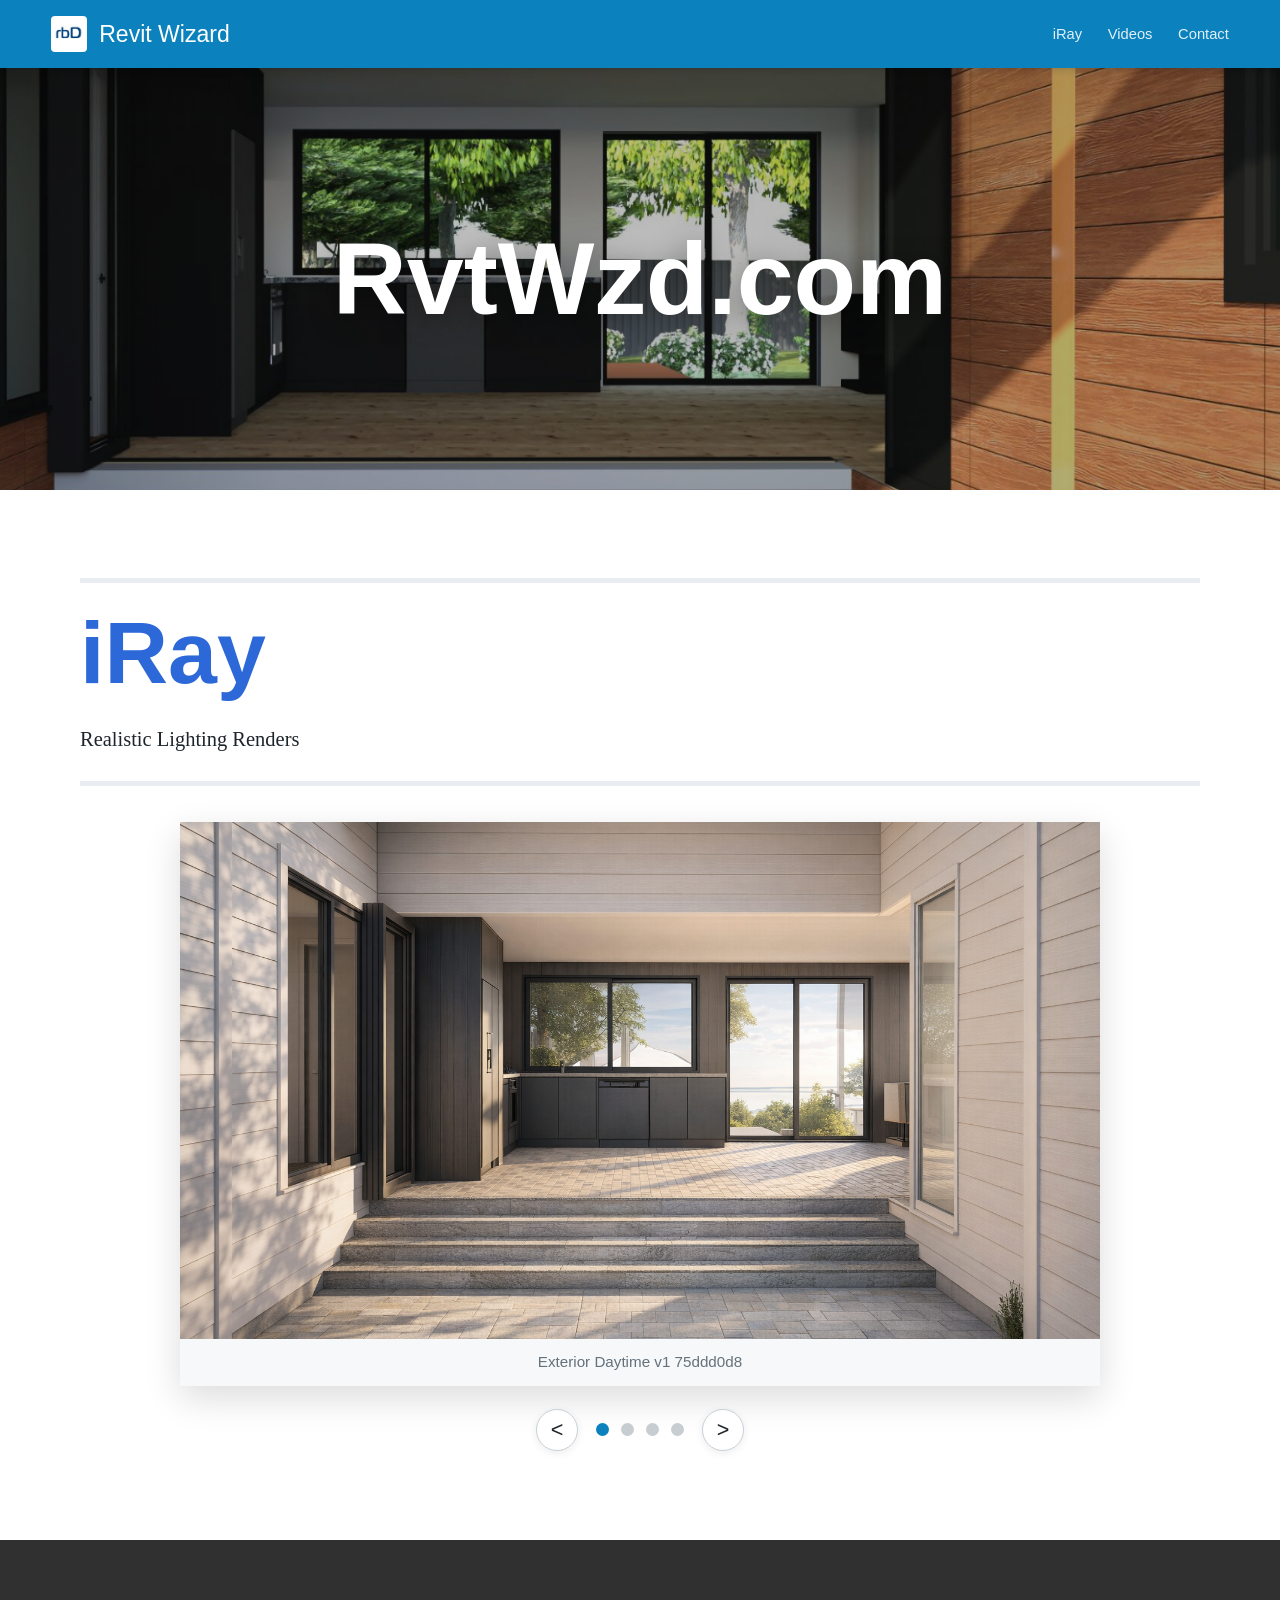
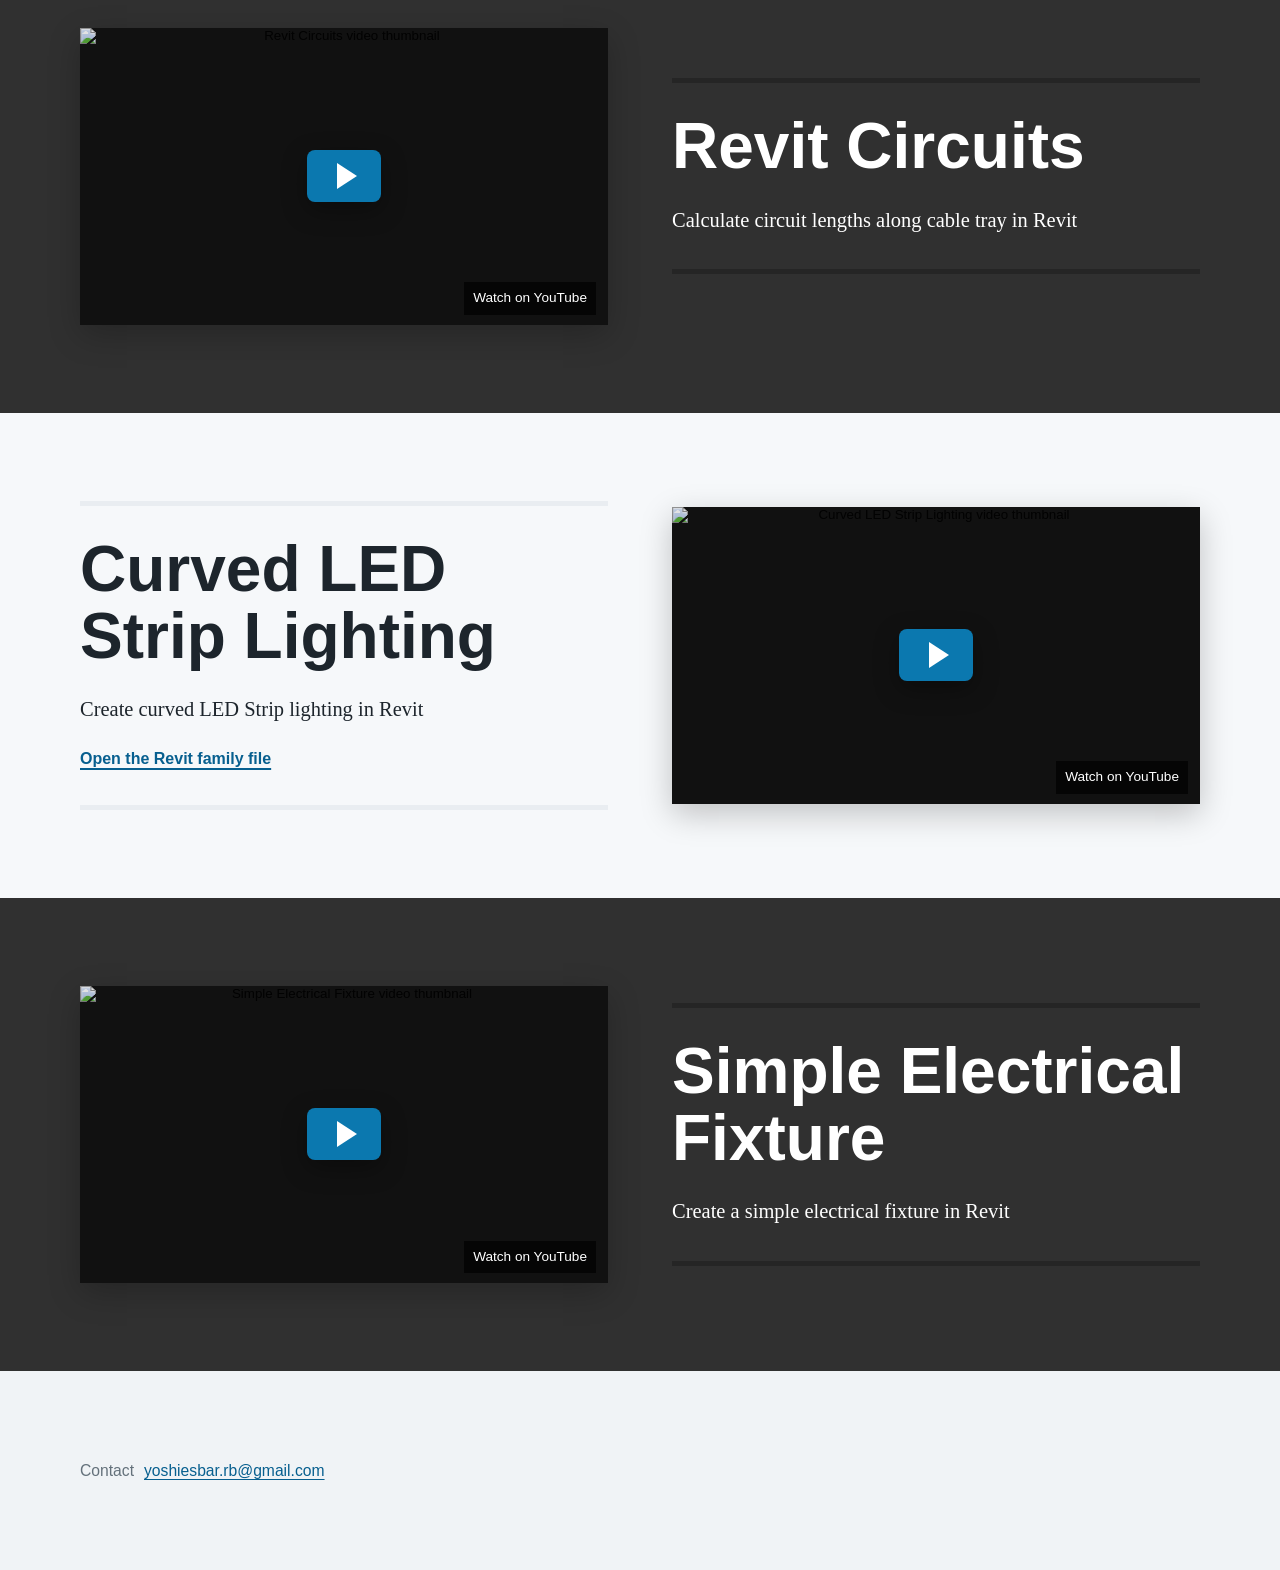
==== index.html @ a7b4bae5 "Initial Revit Wizard static site" ====
<!doctype html>
<html lang="en">
<head>
  <meta charset="utf-8">
  <meta name="viewport" content="width=device-width, initial-scale=1">
  <meta name="description" content="Revit Wizard tools, tutorials, and realistic lighting renders for Revit.">
  <meta name="theme-color" content="#0b82bd">
  <meta property="og:title" content="Revit Wizard">
  <meta property="og:description" content="Revit tools, tutorials, and realistic lighting renders.">
  <meta property="og:type" content="website">
  <meta property="og:url" content="https://www.rvtwzd.com/">
  <meta property="og:image" content="https://www.rvtwzd.com/assets/hero.png">
  <meta name="twitter:card" content="summary_large_image">
  <title>Revit Wizard</title>
  <link rel="icon" href="assets/rbD.JPG">
  <link rel="preload" href="assets/hero.png" as="image">
  <link rel="stylesheet" href="styles.css">
</head>
<body>
  <a class="skip-link" href="#main">Skip to content</a>
  <header class="site-header">
    <a class="brand" href="#top" aria-label="Revit Wizard home">
      <img src="assets/rbD.JPG" alt="" width="36" height="36">
      <span>Revit Wizard</span>
    </a>
    <nav class="site-nav" aria-label="Primary navigation">
      <a href="#iray">iRay</a>
      <a href="#videos">Videos</a>
      <a href="#contact">Contact</a>
    </nav>
  </header>

  <main id="main">
    <section class="hero" id="top" aria-labelledby="hero-title">
      <div class="hero__image" role="img" aria-label="Realistic Revit render of a modern wood-clad entry"></div>
      <div class="hero__shade"></div>
      <div class="hero__content">
        <h1 id="hero-title">RvtWzd.com</h1>
      </div>
    </section>

    <section class="section section--light" id="iray" aria-labelledby="iray-title">
      <div class="section__inner">
        <div class="section-heading">
          <h2 id="iray-title">iRay</h2>
          <p>Realistic Lighting Renders</p>
        </div>

        <div class="render-viewer" data-carousel>
          <figure class="render-viewer__stage">
            <img src="assets/Carousel/irender-01.png" alt="Realistic Revit lighting render of a modern home entry" loading="lazy" data-carousel-image>
            <figcaption data-carousel-caption>Modern exterior entry render</figcaption>
          </figure>
          <div class="render-viewer__navigation" aria-label="Render gallery controls">
            <button class="render-viewer__arrow" type="button" aria-label="Show previous render" data-carousel-prev>&lt;</button>
            <div class="render-viewer__controls" data-carousel-dots></div>
            <button class="render-viewer__arrow" type="button" aria-label="Show next render" data-carousel-next>&gt;</button>
          </div>
        </div>
      </div>
    </section>

    <div id="videos" data-videos></div>
  </main>

  <footer class="site-footer" id="contact">
    <div class="site-footer__inner">
      <span>Contact</span>
      <a href="mailto:yoshiesbar.rb@gmail.com">yoshiesbar.rb@gmail.com</a>
    </div>
  </footer>

  <script src="script.js"></script>
</body>
</html>
---- styles.css ----
:root {
  --blue: #0b82bd;
  --blue-deep: #075f8f;
  --ink: #1d252c;
  --muted: #64717b;
  --line: #e9edf1;
  --paper: #ffffff;
  --dark: #303030;
  --dark-line: #252525;
  --max-width: 1120px;
}

* {
  box-sizing: border-box;
}

html {
  scroll-behavior: smooth;
}

body {
  margin: 0;
  background: var(--paper);
  color: var(--ink);
  font-family: Arial, Helvetica, sans-serif;
  line-height: 1.5;
}

.skip-link {
  position: fixed;
  top: 12px;
  left: 12px;
  z-index: 100;
  transform: translateY(-180%);
  padding: 10px 14px;
  background: #fff;
  color: var(--blue-deep);
  font-weight: 700;
  text-decoration: none;
  box-shadow: 0 4px 16px rgba(0, 0, 0, 0.18);
}

.skip-link:focus {
  transform: translateY(0);
}

img,
iframe {
  display: block;
  max-width: 100%;
}

a {
  color: inherit;
}

.site-header {
  position: sticky;
  top: 0;
  z-index: 20;
  display: flex;
  align-items: center;
  justify-content: space-between;
  gap: 24px;
  min-height: 68px;
  padding: 14px clamp(20px, 4vw, 56px);
  background: var(--blue);
  color: #fff;
  box-shadow: 0 1px 8px rgba(0, 0, 0, 0.18);
}

.brand {
  display: inline-flex;
  align-items: center;
  gap: 12px;
  flex: 0 0 auto;
  text-decoration: none;
  font-size: clamp(1.25rem, 1.8vw, 1.75rem);
  font-weight: 400;
}

.brand img {
  width: 36px;
  height: 36px;
  border-radius: 4px;
  object-fit: cover;
}

.site-nav {
  display: flex;
  align-items: center;
  justify-content: flex-end;
  gap: clamp(12px, 2vw, 28px);
  font-size: 0.92rem;
}

.site-nav a {
  text-decoration: none;
  opacity: 0.88;
}

.site-nav a:hover,
.site-nav a:focus-visible {
  opacity: 1;
  text-decoration: underline;
  text-underline-offset: 5px;
}

.hero {
  position: relative;
  min-height: clamp(280px, 33vw, 430px);
  overflow: hidden;
  isolation: isolate;
}

.hero__image,
.hero__shade {
  position: absolute;
  inset: 0;
}

.hero__image {
  background: url("assets/hero.png") center / cover no-repeat;
  transform: scale(1.01);
}

.hero__shade {
  background: linear-gradient(90deg, rgba(0, 0, 0, 0.2), rgba(0, 0, 0, 0.08) 22%, rgba(0, 0, 0, 0.18));
}

.hero__content {
  position: relative;
  z-index: 1;
  display: grid;
  place-items: center;
  min-height: inherit;
  padding: 48px 24px;
  text-align: center;
}

.hero h1 {
  margin: 0;
  color: #fff;
  font-size: clamp(3rem, 8vw, 6.75rem);
  font-weight: 800;
  letter-spacing: 0;
  text-shadow: 0 5px 28px rgba(0, 0, 0, 0.42);
}

.section,
.feature,
.site-footer {
  padding: clamp(48px, 7vw, 88px) clamp(18px, 4vw, 56px);
}

.section__inner,
.feature__inner,
.site-footer__inner {
  width: min(100%, var(--max-width));
  margin: 0 auto;
}

.section-heading {
  margin-bottom: 36px;
  border-top: 5px solid var(--line);
  border-bottom: 5px solid var(--line);
  padding: 24px 0 26px;
}

.section-heading h2,
.feature__copy h2 {
  margin: 0;
  letter-spacing: 0;
  line-height: 1.05;
}

.section-heading h2 {
  color: #2d68d8;
  font-size: clamp(3rem, 7vw, 5.5rem);
  font-weight: 800;
}

.section-heading p,
.feature__copy p {
  margin: 24px 0 0;
  font-family: Georgia, 'Times New Roman', serif;
  font-size: clamp(1.1rem, 1.6vw, 1.35rem);
}

.render-viewer {
  display: grid;
  gap: 22px;
  justify-items: center;
}

.render-viewer__stage {
  width: min(100%, 920px);
  margin: 0;
  background: #f6f8fa;
  box-shadow: 0 12px 34px rgba(0, 0, 0, 0.14);
}

.render-viewer__stage img {
  width: 100%;
  aspect-ratio: 16 / 9;
  object-fit: cover;
}

.render-viewer__stage figcaption {
  padding: 12px 16px;
  color: var(--muted);
  font-size: 0.95rem;
  text-align: center;
}

.render-viewer__navigation,
.render-viewer__controls {
  display: flex;
  align-items: center;
  justify-content: center;
}

.render-viewer__navigation {
  gap: 18px;
  min-height: 44px;
}

.render-viewer__controls {
  gap: 12px;
  min-height: 20px;
}

.render-viewer__arrow {
  display: grid;
  place-items: center;
  width: 42px;
  height: 42px;
  border: 1px solid #c8d1d9;
  border-radius: 50%;
  background: #fff;
  color: var(--ink);
  font-size: 1.35rem;
  line-height: 1;
  cursor: pointer;
  box-shadow: 0 2px 8px rgba(0, 0, 0, 0.08);
}

.render-viewer__arrow:hover,
.render-viewer__arrow:focus-visible {
  border-color: var(--blue);
  color: var(--blue-deep);
}

.render-viewer__dot {
  width: 13px;
  height: 13px;
  border: 0;
  border-radius: 50%;
  background: #c8cdd2;
  cursor: pointer;
}

.render-viewer__dot:focus-visible {
  outline: 3px solid rgba(11, 130, 189, 0.3);
  outline-offset: 3px;
}

.render-viewer__dot[aria-current="true"] {
  background: var(--blue);
}

.feature--dark {
  background: var(--dark);
  color: #fff;
}

.feature--light {
  background: #f6f8fa;
  color: var(--ink);
}

.feature__inner {
  display: grid;
  grid-template-columns: minmax(280px, 1fr) minmax(280px, 1fr);
  align-items: center;
  gap: clamp(32px, 5vw, 72px);
}

.feature__inner--reverse .video-frame {
  order: 2;
}

.feature__copy {
  border-top: 5px solid currentColor;
  border-bottom: 5px solid currentColor;
  padding: 30px 0 34px;
}

.feature--dark .feature__copy {
  border-color: var(--dark-line);
}

.feature--light .feature__copy {
  border-color: var(--line);
}

.feature__copy h2 {
  font-size: clamp(2.5rem, 5vw, 4.7rem);
  font-weight: 800;
}

.feature__copy p {
  color: inherit;
}

.video-frame {
  position: relative;
  width: 100%;
  aspect-ratio: 16 / 9;
  background: #111;
  box-shadow: 0 10px 30px rgba(0, 0, 0, 0.22);
  overflow: hidden;
}

.video-frame iframe {
  width: 100%;
  height: 100%;
  border: 0;
}

.video-embed__poster {
  position: absolute;
  inset: 0;
  width: 100%;
  height: 100%;
  border: 0;
  padding: 0;
  background: #111;
  cursor: pointer;
}

.video-embed__poster img {
  width: 100%;
  height: 100%;
  object-fit: cover;
  opacity: 0.88;
  transition: transform 180ms ease, opacity 180ms ease;
}

.video-embed__poster:hover img,
.video-embed__poster:focus-visible img {
  transform: scale(1.03);
  opacity: 1;
}

.video-embed__poster:focus-visible {
  outline: 4px solid rgba(11, 130, 189, 0.45);
  outline-offset: -4px;
}

.video-embed__play {
  position: absolute;
  top: 50%;
  left: 50%;
  display: grid;
  place-items: center;
  width: 74px;
  height: 52px;
  border-radius: 8px;
  background: rgba(11, 130, 189, 0.92);
  transform: translate(-50%, -50%);
  box-shadow: 0 8px 24px rgba(0, 0, 0, 0.34);
}

.video-embed__play::before {
  content: "";
  width: 0;
  height: 0;
  margin-left: 5px;
  border-top: 13px solid transparent;
  border-bottom: 13px solid transparent;
  border-left: 20px solid #fff;
}

.video-embed__fallback {
  position: absolute;
  right: 12px;
  bottom: 10px;
  z-index: 2;
  padding: 6px 9px;
  background: rgba(0, 0, 0, 0.72);
  color: #fff;
  font-size: 0.85rem;
  text-decoration: none;
}

.video-embed__fallback:hover,
.video-embed__fallback:focus-visible {
  text-decoration: underline;
  text-underline-offset: 3px;
}

.text-link {
  display: inline-block;
  margin-top: 22px;
  color: var(--blue-deep);
  font-weight: 700;
  text-decoration-thickness: 2px;
  text-underline-offset: 4px;
}

.site-footer {
  background: #f0f3f6;
  color: var(--muted);
}

.site-footer__inner {
  display: flex;
  flex-wrap: wrap;
  gap: 10px;
  font-size: 0.98rem;
}

.site-footer a {
  color: var(--blue-deep);
  text-decoration-thickness: 1px;
  text-underline-offset: 3px;
}

@media (max-width: 820px) {
  .site-header {
    position: static;
    align-items: flex-start;
    flex-direction: column;
  }

  .site-nav {
    flex-wrap: wrap;
    justify-content: flex-start;
  }

  .feature__inner {
    grid-template-columns: 1fr;
  }

  .feature__inner--reverse .video-frame {
    order: 0;
  }
}

@media (max-width: 540px) {
  .site-nav {
    gap: 10px 16px;
  }

  .brand img {
    width: 32px;
    height: 32px;
  }

  .hero {
    min-height: 260px;
  }

  .section,
  .feature,
  .site-footer {
    padding-inline: 18px;
  }

  .render-viewer__navigation {
    gap: 10px;
  }

  .render-viewer__controls {
    gap: 8px;
  }

  .render-viewer__arrow {
    width: 38px;
    height: 38px;
  }
}
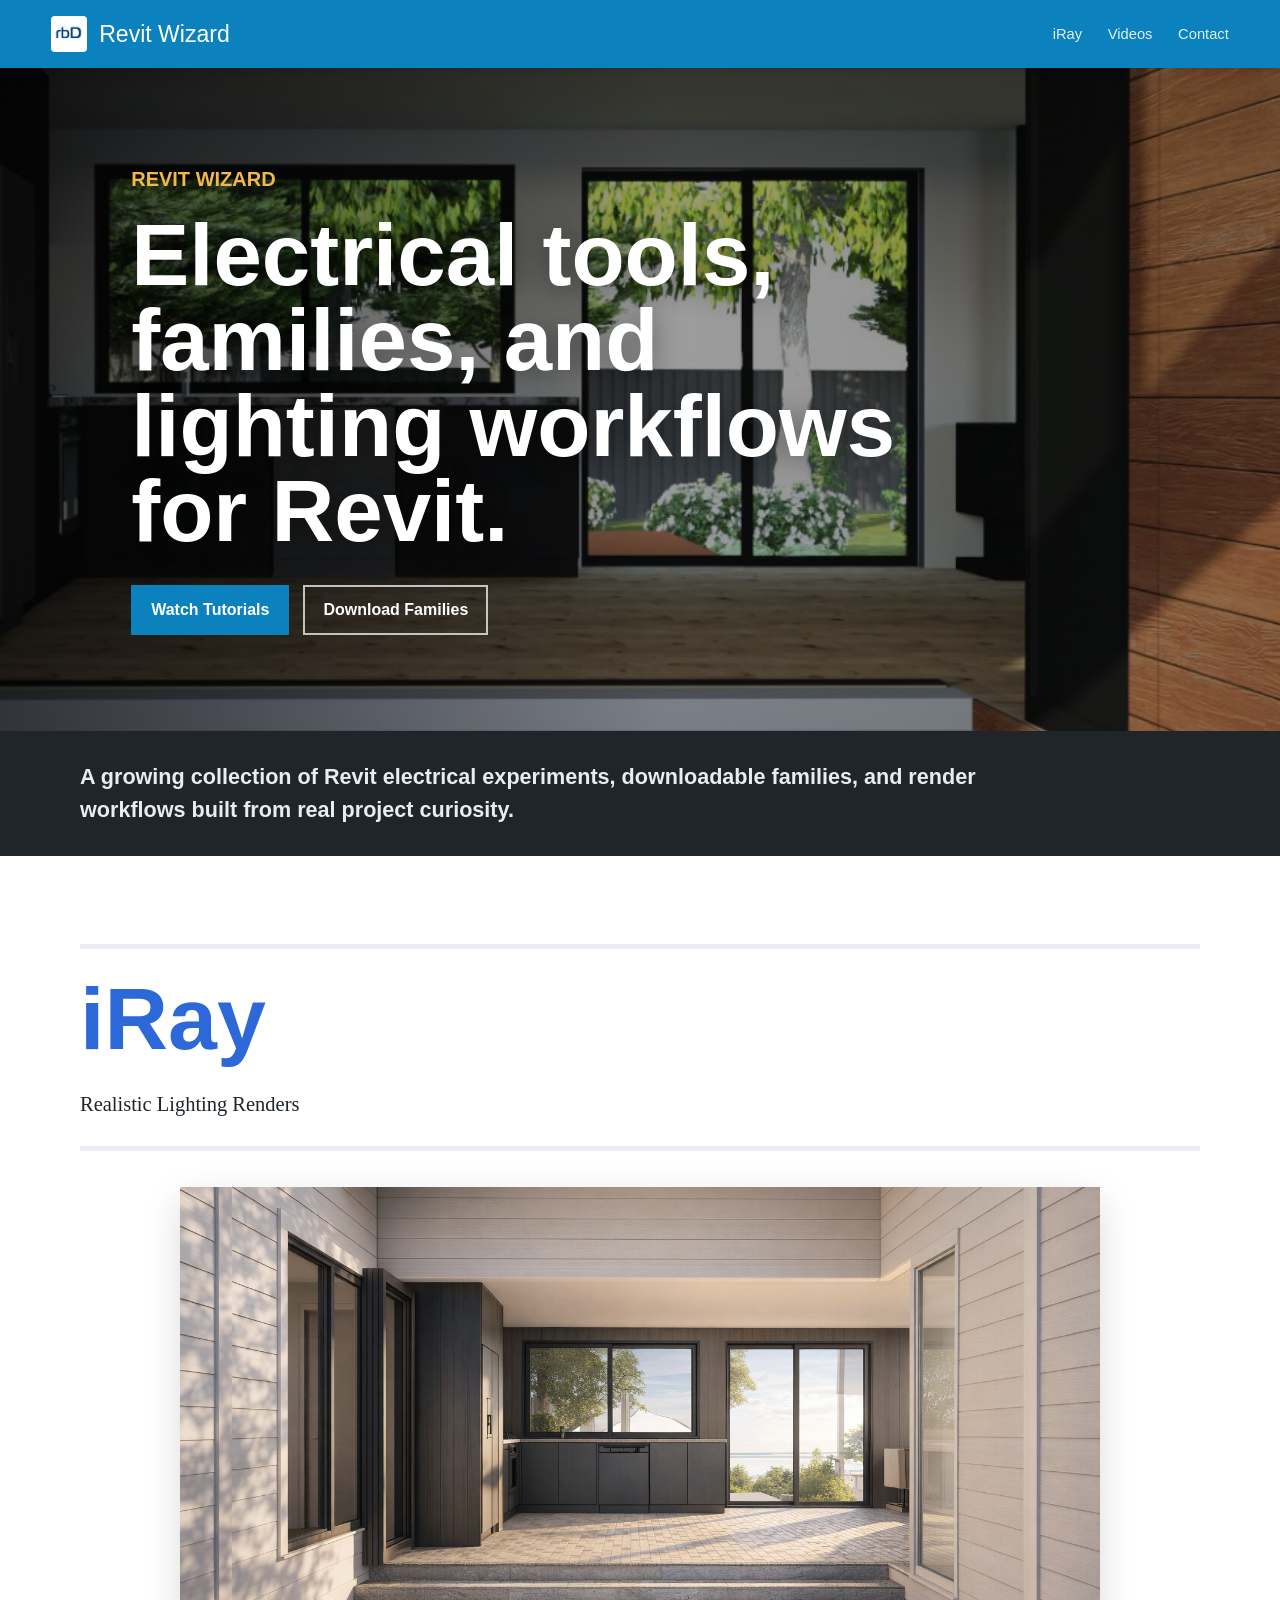
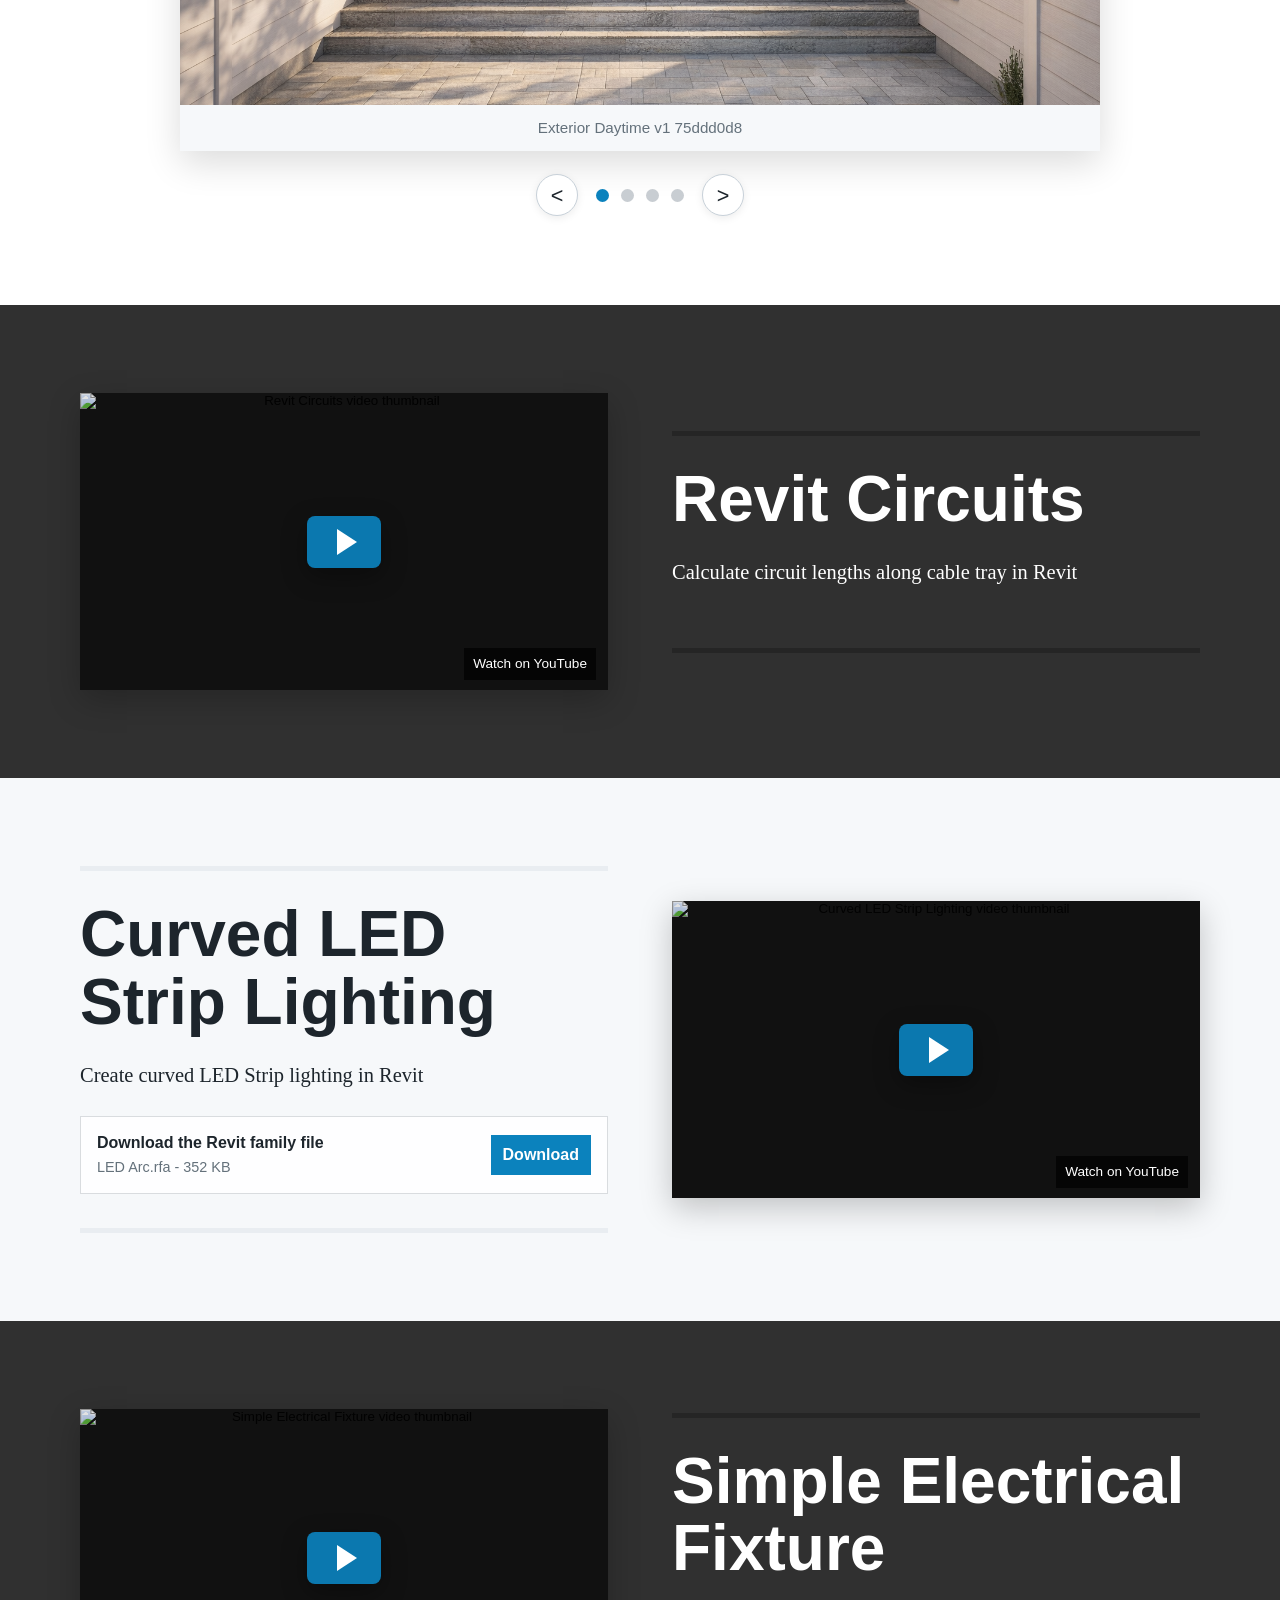
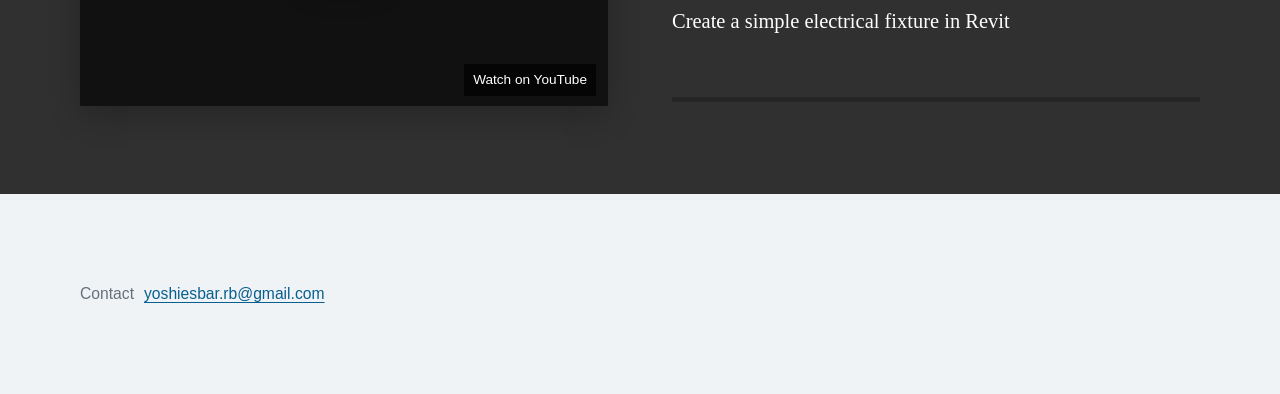
==== commit 071a38bb: "Polish single-page resource experience" ====
--- a/index.html
+++ b/index.html
@@ -35,7 +35,18 @@
       <div class="hero__image" role="img" aria-label="Realistic Revit render of a modern wood-clad entry"></div>
       <div class="hero__shade"></div>
       <div class="hero__content">
-        <h1 id="hero-title">RvtWzd.com</h1>
+        <p class="hero__eyebrow">Revit Wizard</p>
+        <h1 id="hero-title">Electrical tools, families, and lighting workflows for Revit.</h1>
+        <div class="hero__actions" aria-label="Featured site sections">
+          <a class="button button--primary" href="#videos">Watch Tutorials</a>
+          <a class="button button--secondary" href="#videos">Download Families</a>
+        </div>
+      </div>
+    </section>
+
+    <section class="intro" aria-label="About Revit Wizard">
+      <div class="intro__inner">
+        <p>A growing collection of Revit electrical experiments, downloadable families, and render workflows built from real project curiosity.</p>
       </div>
     </section>
 
@@ -48,8 +59,8 @@
 
         <div class="render-viewer" data-carousel>
           <figure class="render-viewer__stage">
-            <img src="assets/Carousel/irender-01.png" alt="Realistic Revit lighting render of a modern home entry" loading="lazy" data-carousel-image>
-            <figcaption data-carousel-caption>Modern exterior entry render</figcaption>
+            <img src="assets/Carousel/Exterior_Daytime_v1_75ddd0d8.png" alt="Realistic Revit render: Exterior Daytime v1 75ddd0d8" loading="lazy" data-carousel-image>
+            <figcaption data-carousel-caption>Exterior Daytime v1 75ddd0d8</figcaption>
           </figure>
           <div class="render-viewer__navigation" aria-label="Render gallery controls">
             <button class="render-viewer__arrow" type="button" aria-label="Show previous render" data-carousel-prev>&lt;</button>
--- a/styles.css
+++ b/styles.css
@@ -7,6 +7,7 @@
   --paper: #ffffff;
   --dark: #303030;
   --dark-line: #252525;
+  --accent: #f1b84b;
   --max-width: 1120px;
 }
 
@@ -108,7 +109,7 @@
 
 .hero {
   position: relative;
-  min-height: clamp(280px, 33vw, 430px);
+  min-height: clamp(420px, 52vw, 620px);
   overflow: hidden;
   isolation: isolate;
 }
@@ -125,26 +126,92 @@
 }
 
 .hero__shade {
-  background: linear-gradient(90deg, rgba(0, 0, 0, 0.2), rgba(0, 0, 0, 0.08) 22%, rgba(0, 0, 0, 0.18));
+  background: linear-gradient(90deg, rgba(0, 0, 0, 0.66), rgba(0, 0, 0, 0.26) 52%, rgba(0, 0, 0, 0.34));
 }
 
 .hero__content {
   position: relative;
   z-index: 1;
-  display: grid;
-  place-items: center;
+  display: flex;
+  flex-direction: column;
+  align-items: flex-start;
+  justify-content: center;
+  width: min(100%, var(--max-width));
   min-height: inherit;
-  padding: 48px 24px;
-  text-align: center;
+  margin: 0 auto;
+  padding: clamp(56px, 8vw, 96px) clamp(20px, 4vw, 56px);
+  text-align: left;
 }
 
 .hero h1 {
+  max-width: 840px;
   margin: 0;
   color: #fff;
-  font-size: clamp(3rem, 8vw, 6.75rem);
+  font-size: clamp(2.9rem, 6.8vw, 6.4rem);
   font-weight: 800;
+  line-height: 0.98;
   letter-spacing: 0;
   text-shadow: 0 5px 28px rgba(0, 0, 0, 0.42);
+}
+
+.hero__eyebrow {
+  margin: 0 0 18px;
+  color: var(--accent);
+  font-size: clamp(1rem, 1.6vw, 1.25rem);
+  font-weight: 800;
+  text-transform: uppercase;
+}
+
+.hero__actions {
+  display: flex;
+  flex-wrap: wrap;
+  gap: 14px;
+  margin-top: 32px;
+}
+
+.button {
+  display: inline-flex;
+  align-items: center;
+  justify-content: center;
+  min-height: 44px;
+  padding: 11px 18px;
+  border: 2px solid transparent;
+  font-weight: 800;
+  text-decoration: none;
+}
+
+.button--primary {
+  background: var(--blue);
+  color: #fff;
+}
+
+.button--secondary {
+  border-color: rgba(255, 255, 255, 0.72);
+  color: #fff;
+}
+
+.button:hover,
+.button:focus-visible {
+  transform: translateY(-1px);
+}
+
+.intro {
+  padding: 30px clamp(18px, 4vw, 56px);
+  background: #1f2529;
+  color: #fff;
+}
+
+.intro__inner {
+  width: min(100%, var(--max-width));
+  margin: 0 auto;
+}
+
+.intro p {
+  max-width: 900px;
+  margin: 0;
+  color: #e9edf1;
+  font-size: clamp(1.05rem, 1.8vw, 1.35rem);
+  font-weight: 700;
 }
 
 .section,
@@ -313,6 +380,67 @@
   color: inherit;
 }
 
+.feature__actions {
+  display: grid;
+  gap: 14px;
+  margin-top: 26px;
+}
+
+.resource-download {
+  display: grid;
+  grid-template-columns: 1fr auto;
+  gap: 14px;
+  align-items: center;
+  padding: 14px 16px;
+  border: 1px solid rgba(100, 113, 123, 0.24);
+  background: rgba(255, 255, 255, 0.92);
+  color: var(--ink);
+}
+
+.feature--dark .resource-download {
+  border-color: rgba(255, 255, 255, 0.16);
+  background: rgba(255, 255, 255, 0.08);
+  color: #fff;
+}
+
+.resource-download__label,
+.resource-download__meta {
+  display: block;
+}
+
+.resource-download__label {
+  font-weight: 800;
+}
+
+.resource-download__meta {
+  margin-top: 2px;
+  color: var(--muted);
+  font-size: 0.9rem;
+}
+
+.feature--dark .resource-download__meta {
+  color: #cbd3da;
+}
+
+.resource-download__button {
+  padding: 8px 12px;
+  background: var(--blue);
+  color: #fff;
+  font-weight: 800;
+  text-decoration: none;
+  white-space: nowrap;
+}
+
+.feature--dark .resource-download__button {
+  background: var(--accent);
+  color: #1d252c;
+}
+
+.resource-download__button:hover,
+.resource-download__button:focus-visible {
+  filter: brightness(1.05);
+}
+
 .video-frame {
   position: relative;
   width: 100%;
@@ -462,6 +590,15 @@
     min-height: 260px;
   }
 
+  .hero__content {
+    align-items: center;
+    text-align: center;
+  }
+
+  .hero__actions {
+    justify-content: center;
+  }
+
   .section,
   .feature,
   .site-footer {
@@ -480,4 +617,8 @@
     width: 38px;
     height: 38px;
   }
+
+  .resource-download {
+    grid-template-columns: 1fr;
+  }
 }
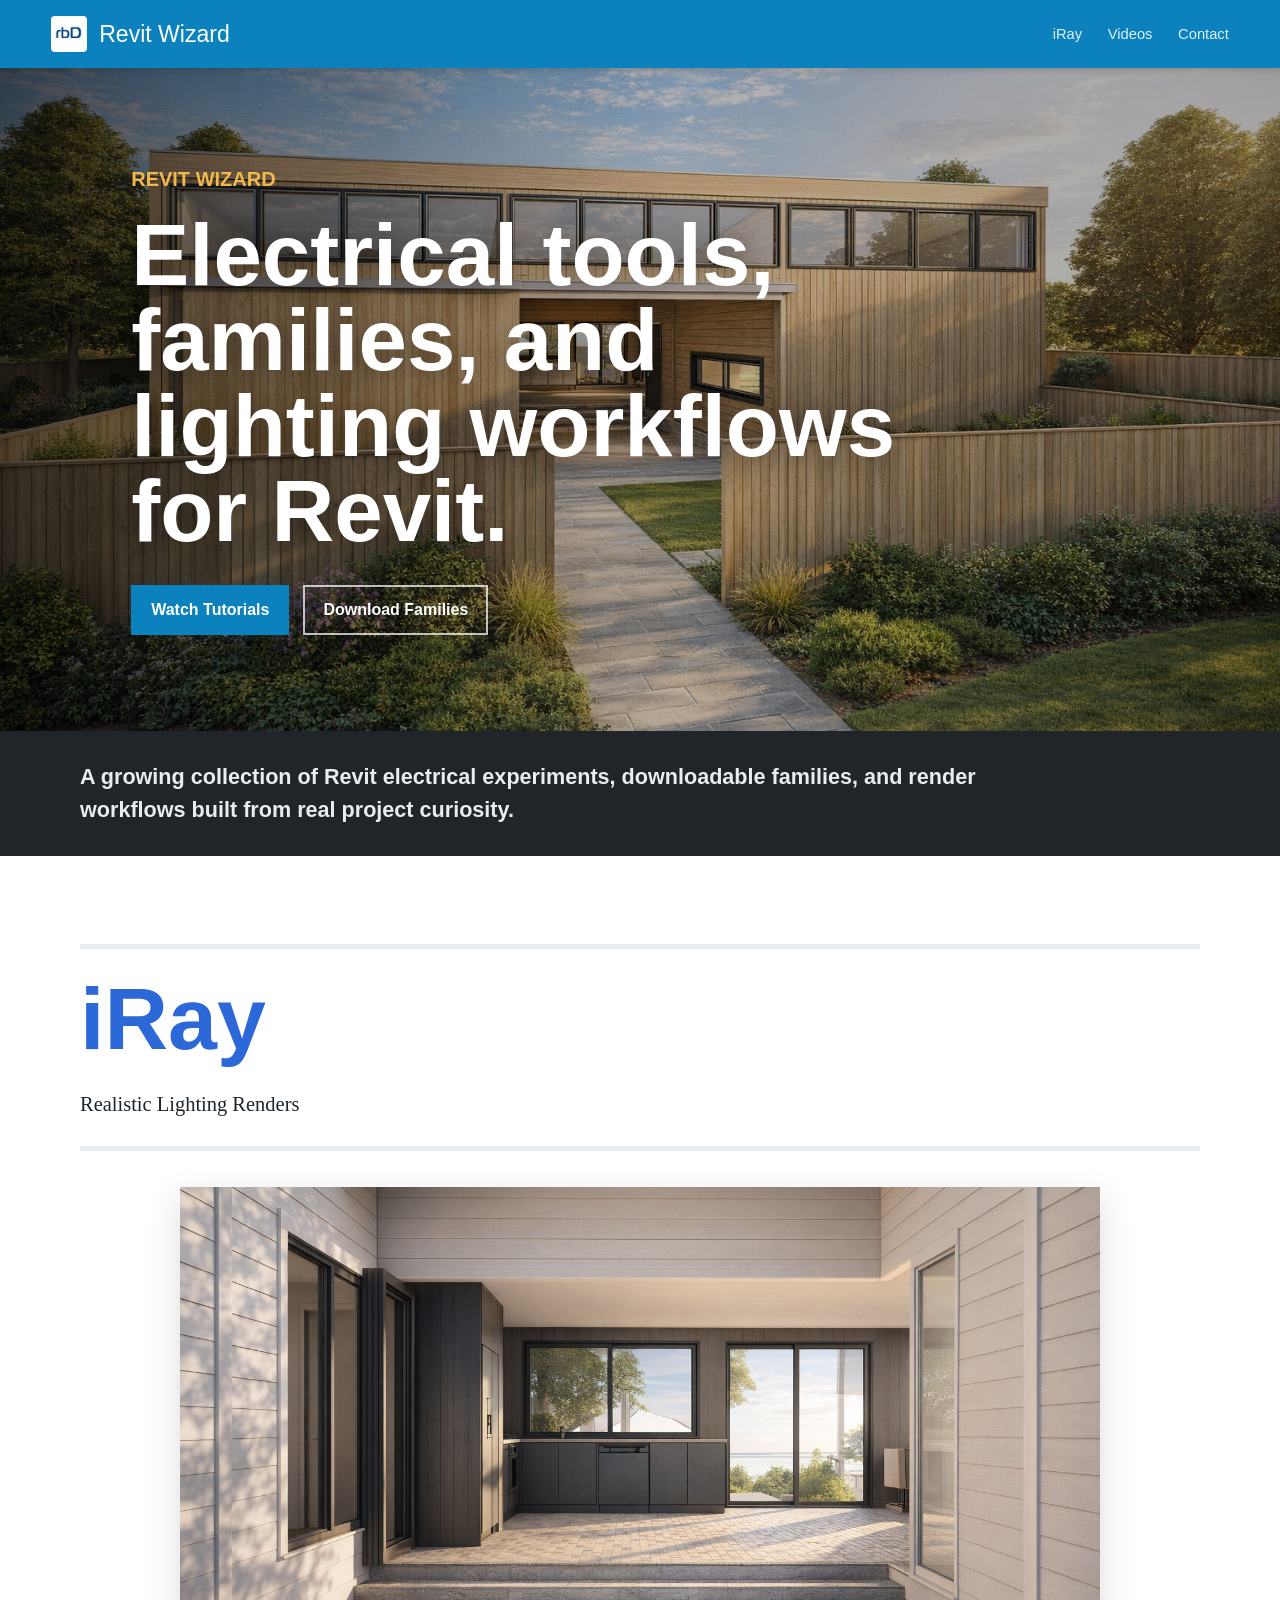
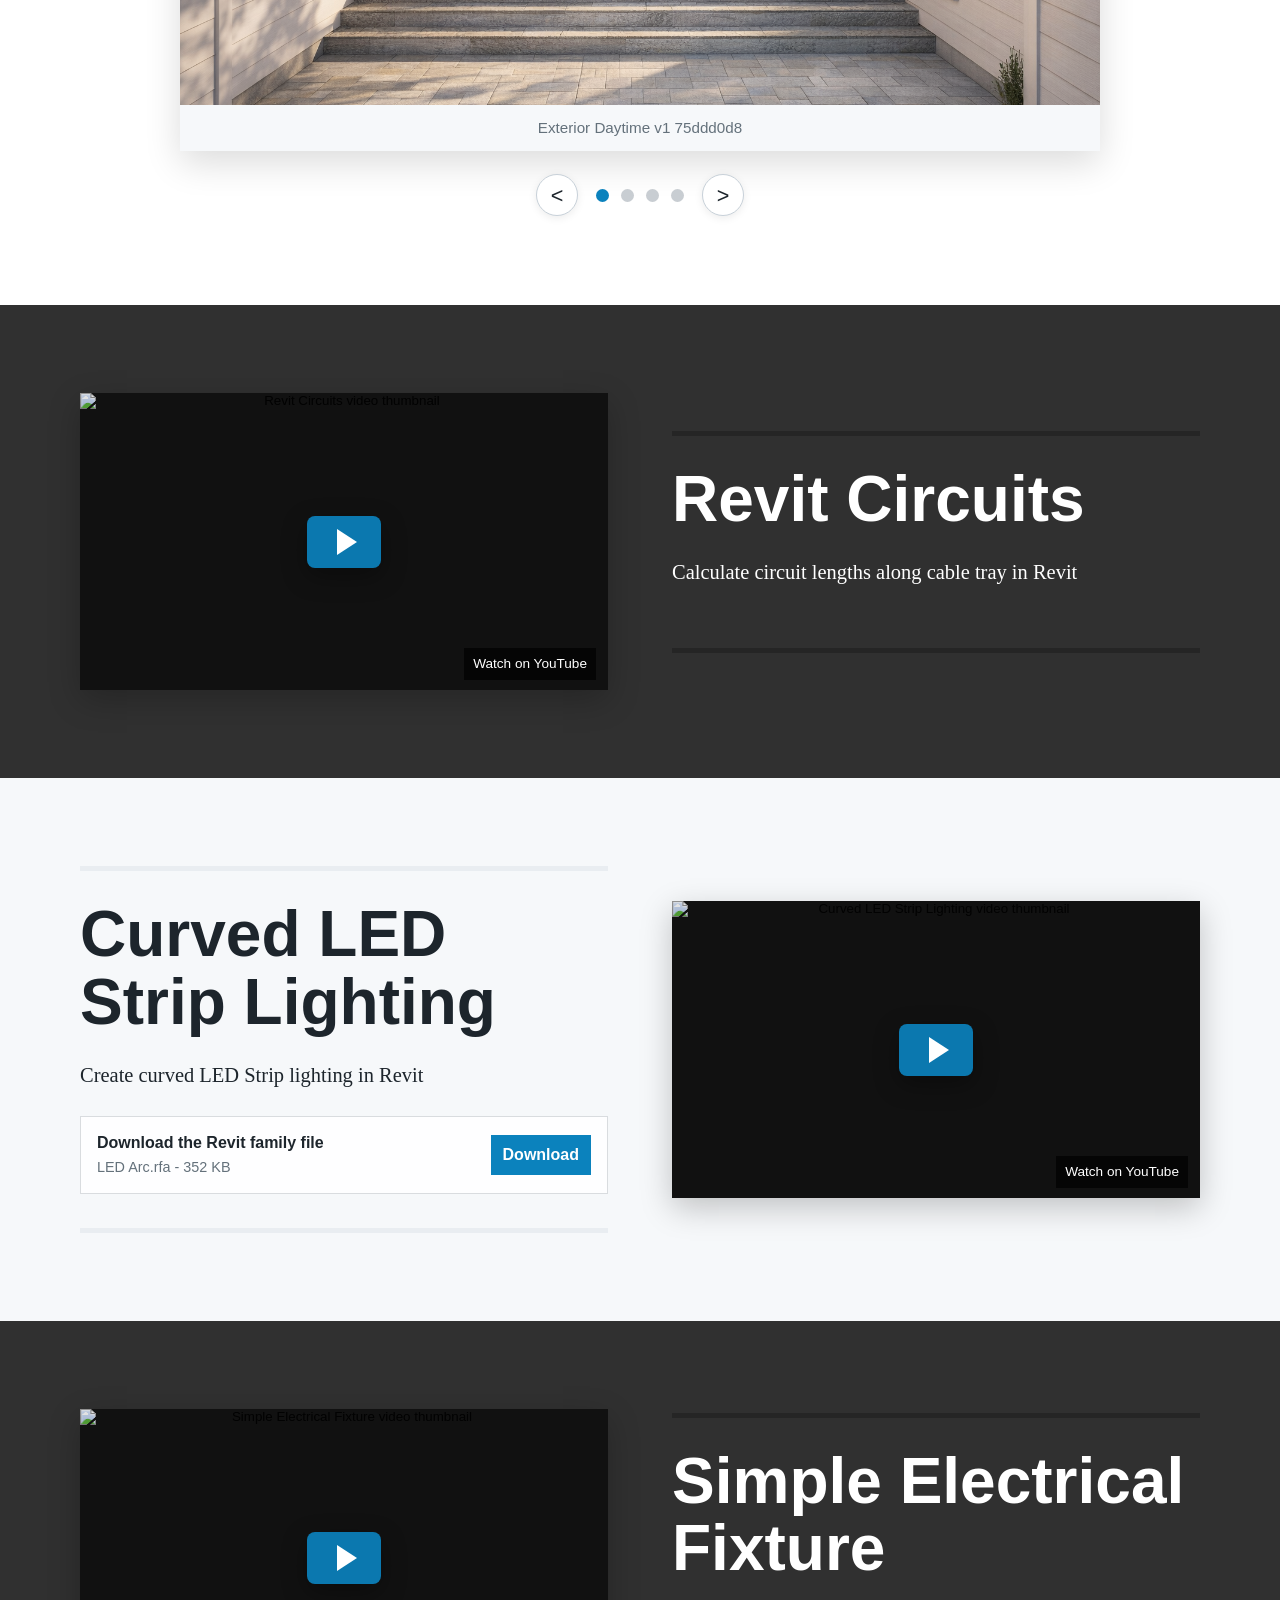
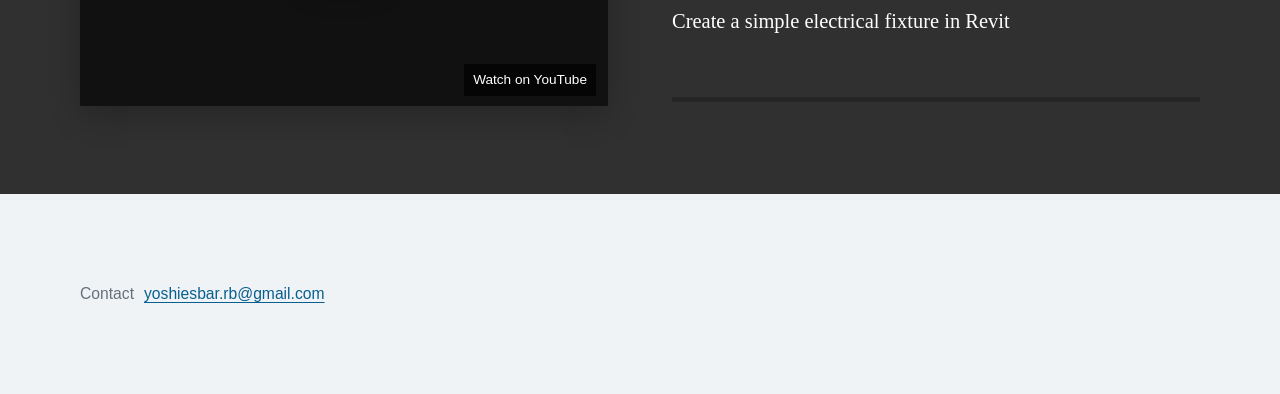
==== commit 70c4483b: "Bust hero image cache" ====
--- a/index.html
+++ b/index.html
@@ -13,8 +13,8 @@
   <meta name="twitter:card" content="summary_large_image">
   <title>Revit Wizard</title>
   <link rel="icon" href="assets/rbD.JPG">
-  <link rel="preload" href="assets/hero.png" as="image">
-  <link rel="stylesheet" href="styles.css">
+  <link rel="preload" href="assets/hero.png?v=20260601-hero" as="image">
+  <link rel="stylesheet" href="styles.css?v=20260601-hero">
 </head>
 <body>
   <a class="skip-link" href="#main">Skip to content</a>
--- a/styles.css
+++ b/styles.css
@@ -121,7 +121,7 @@
 }
 
 .hero__image {
-  background: url("assets/hero.png") center / cover no-repeat;
+  background: url("assets/hero.png?v=20260601-hero") center / cover no-repeat;
   transform: scale(1.01);
 }
 
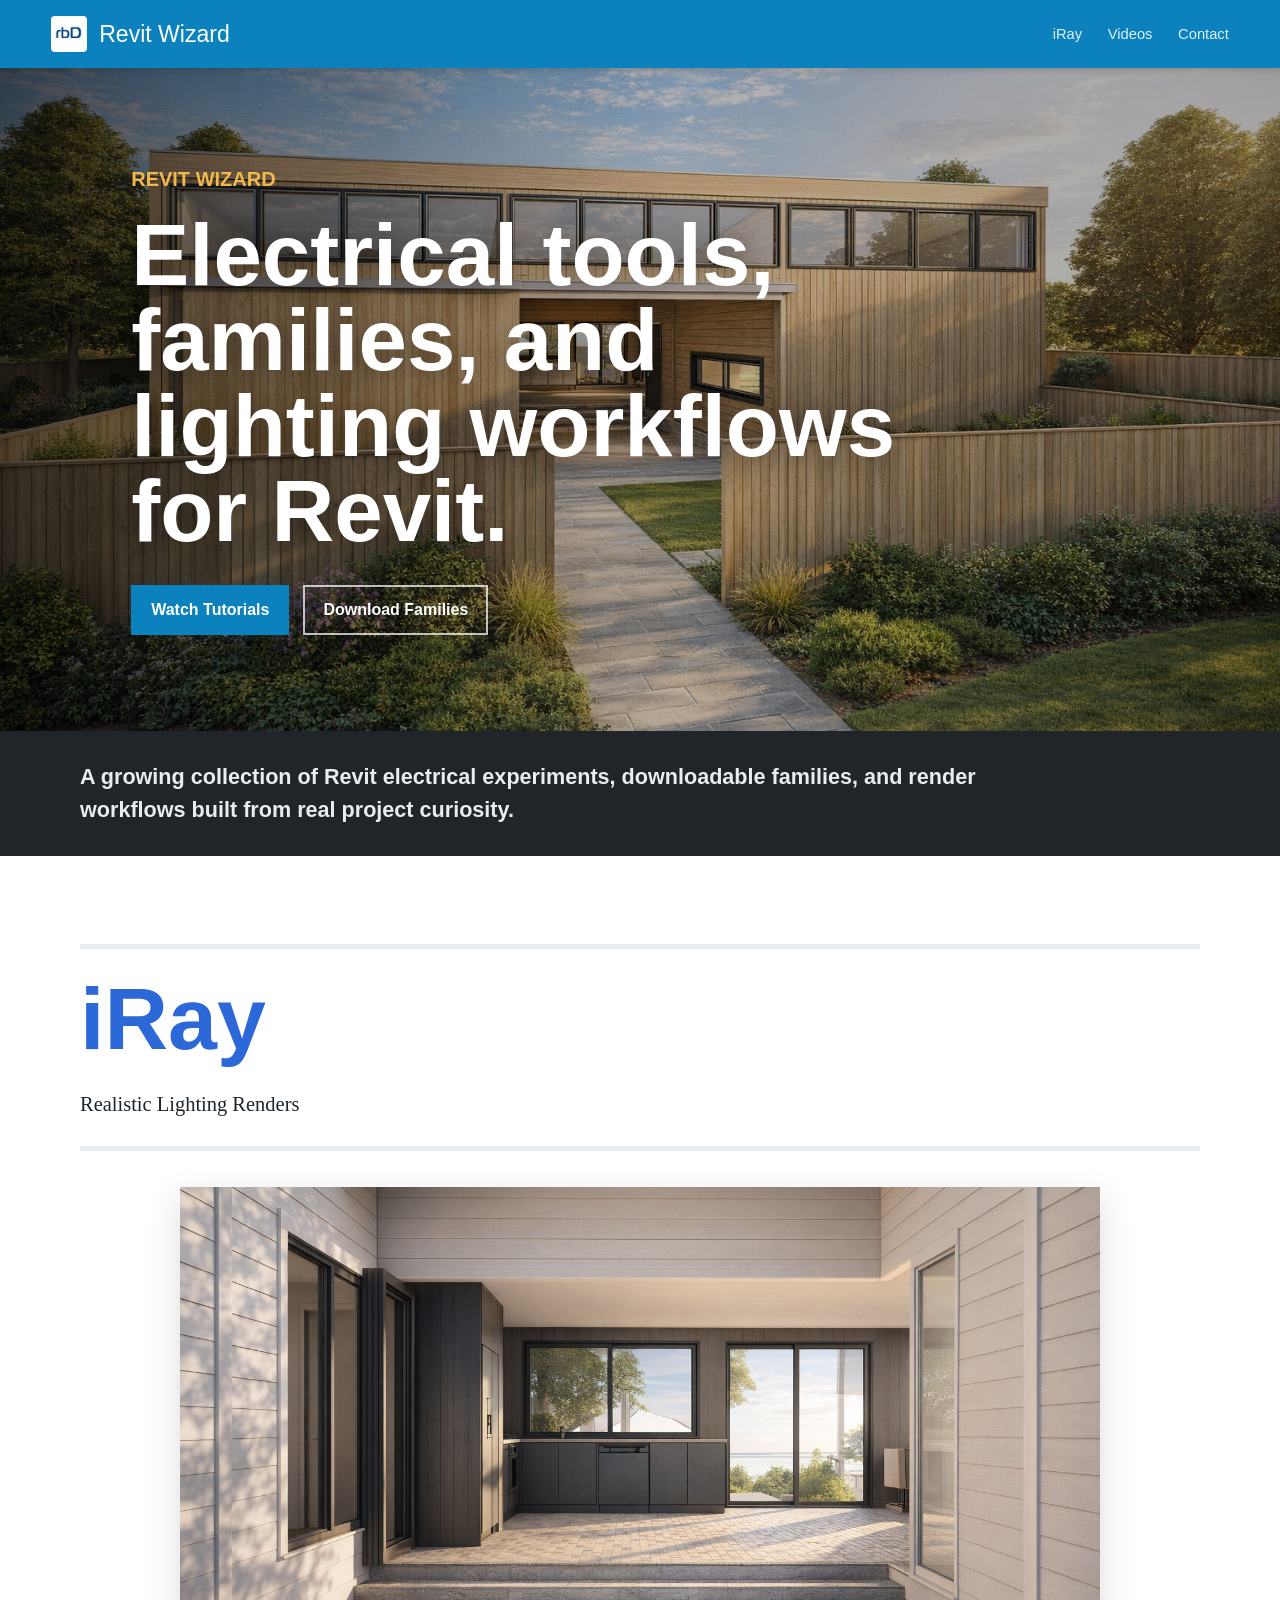
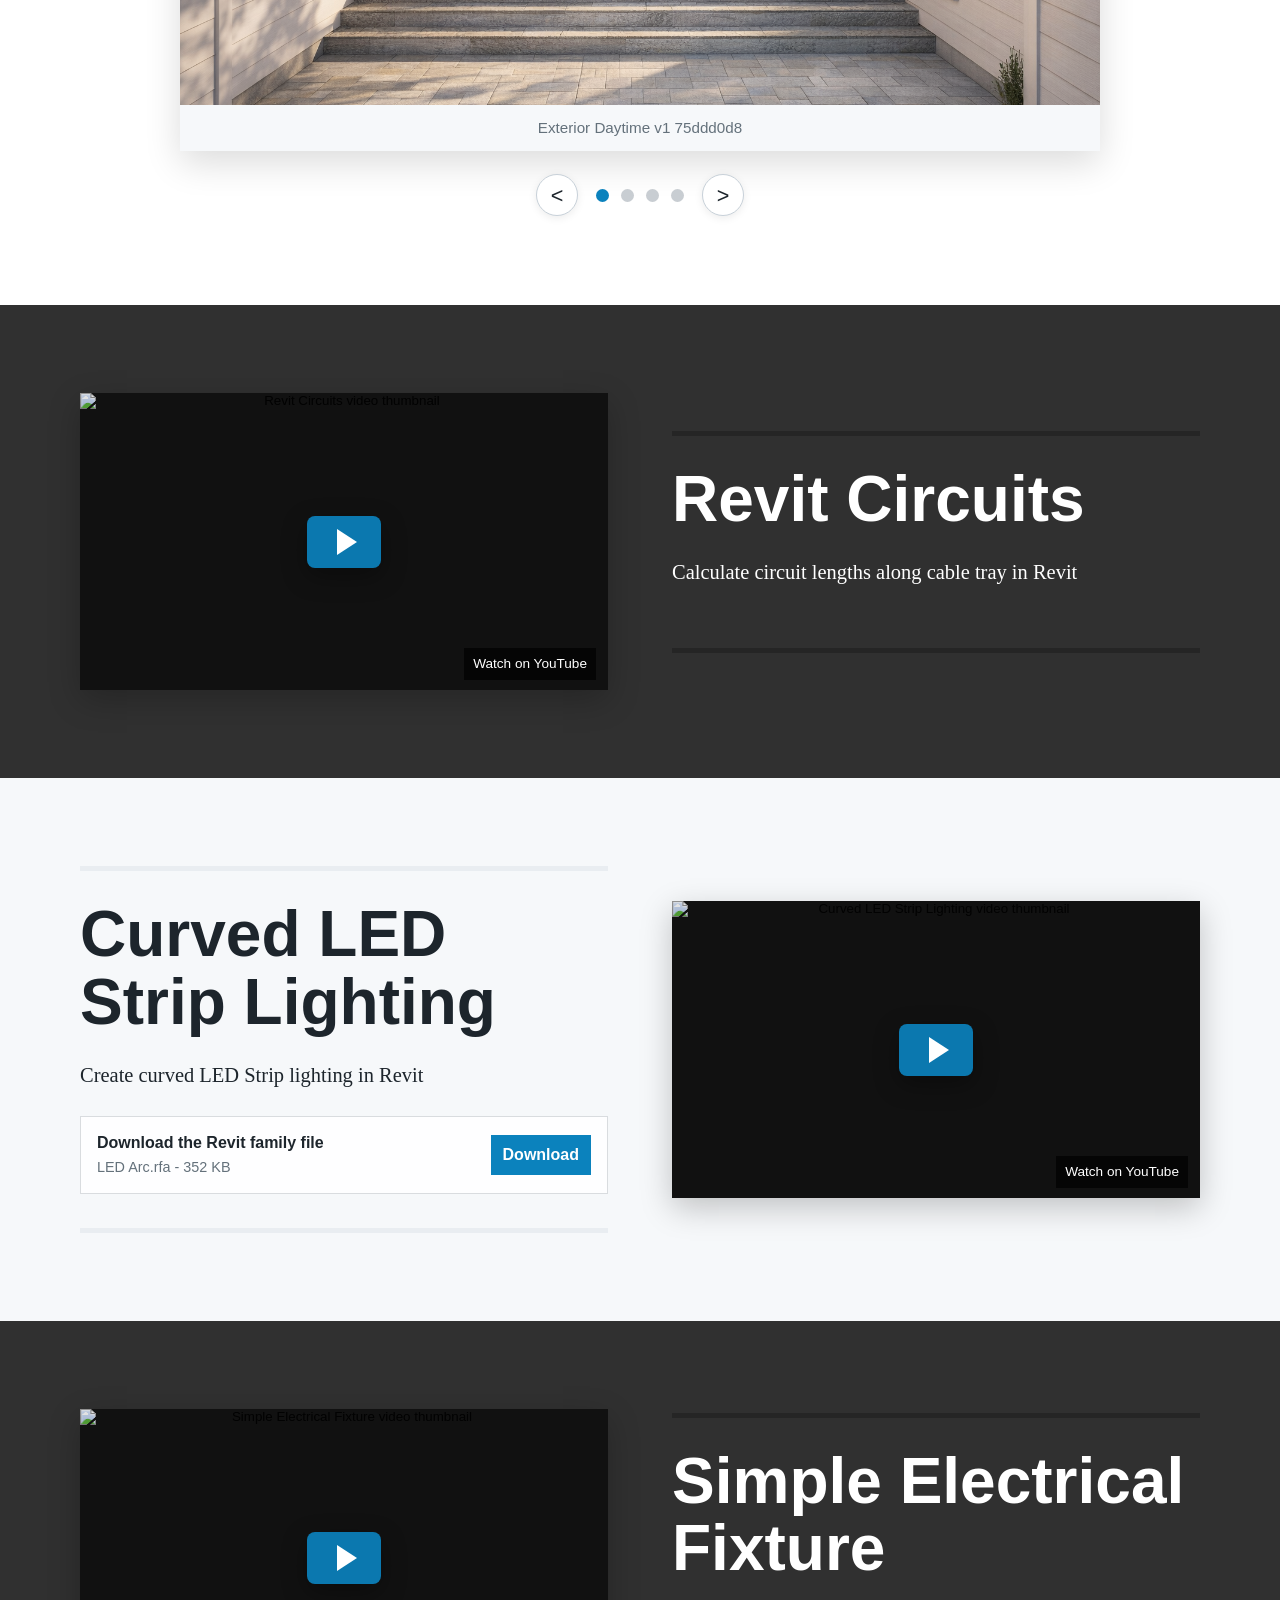
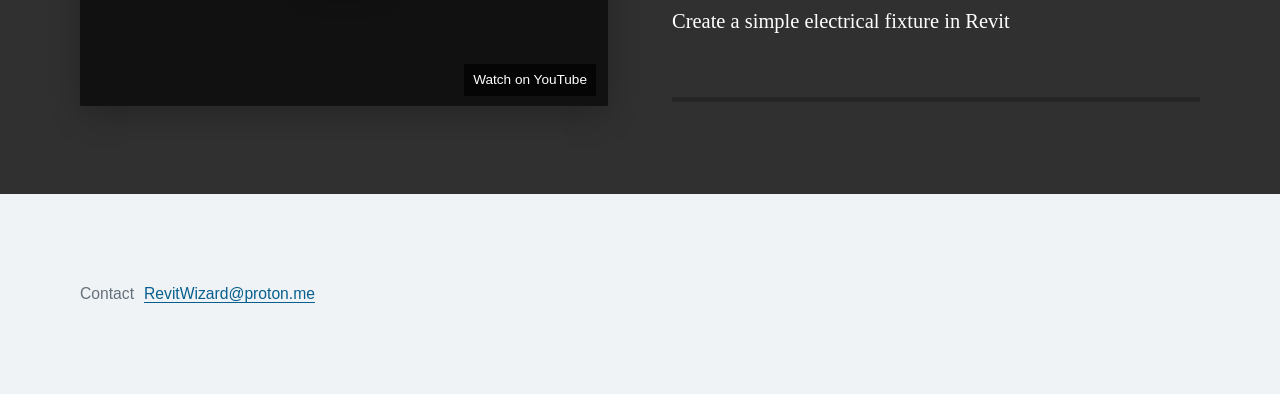
==== commit 5084df33: "Update contact email" ====
--- a/index.html
+++ b/index.html
@@ -77,7 +77,7 @@
   <footer class="site-footer" id="contact">
     <div class="site-footer__inner">
       <span>Contact</span>
-      <a href="mailto:yoshiesbar.rb@gmail.com">yoshiesbar.rb@gmail.com</a>
+      <a href="mailto:RevitWizard@proton.me">RevitWizard@proton.me</a>
     </div>
   </footer>
 
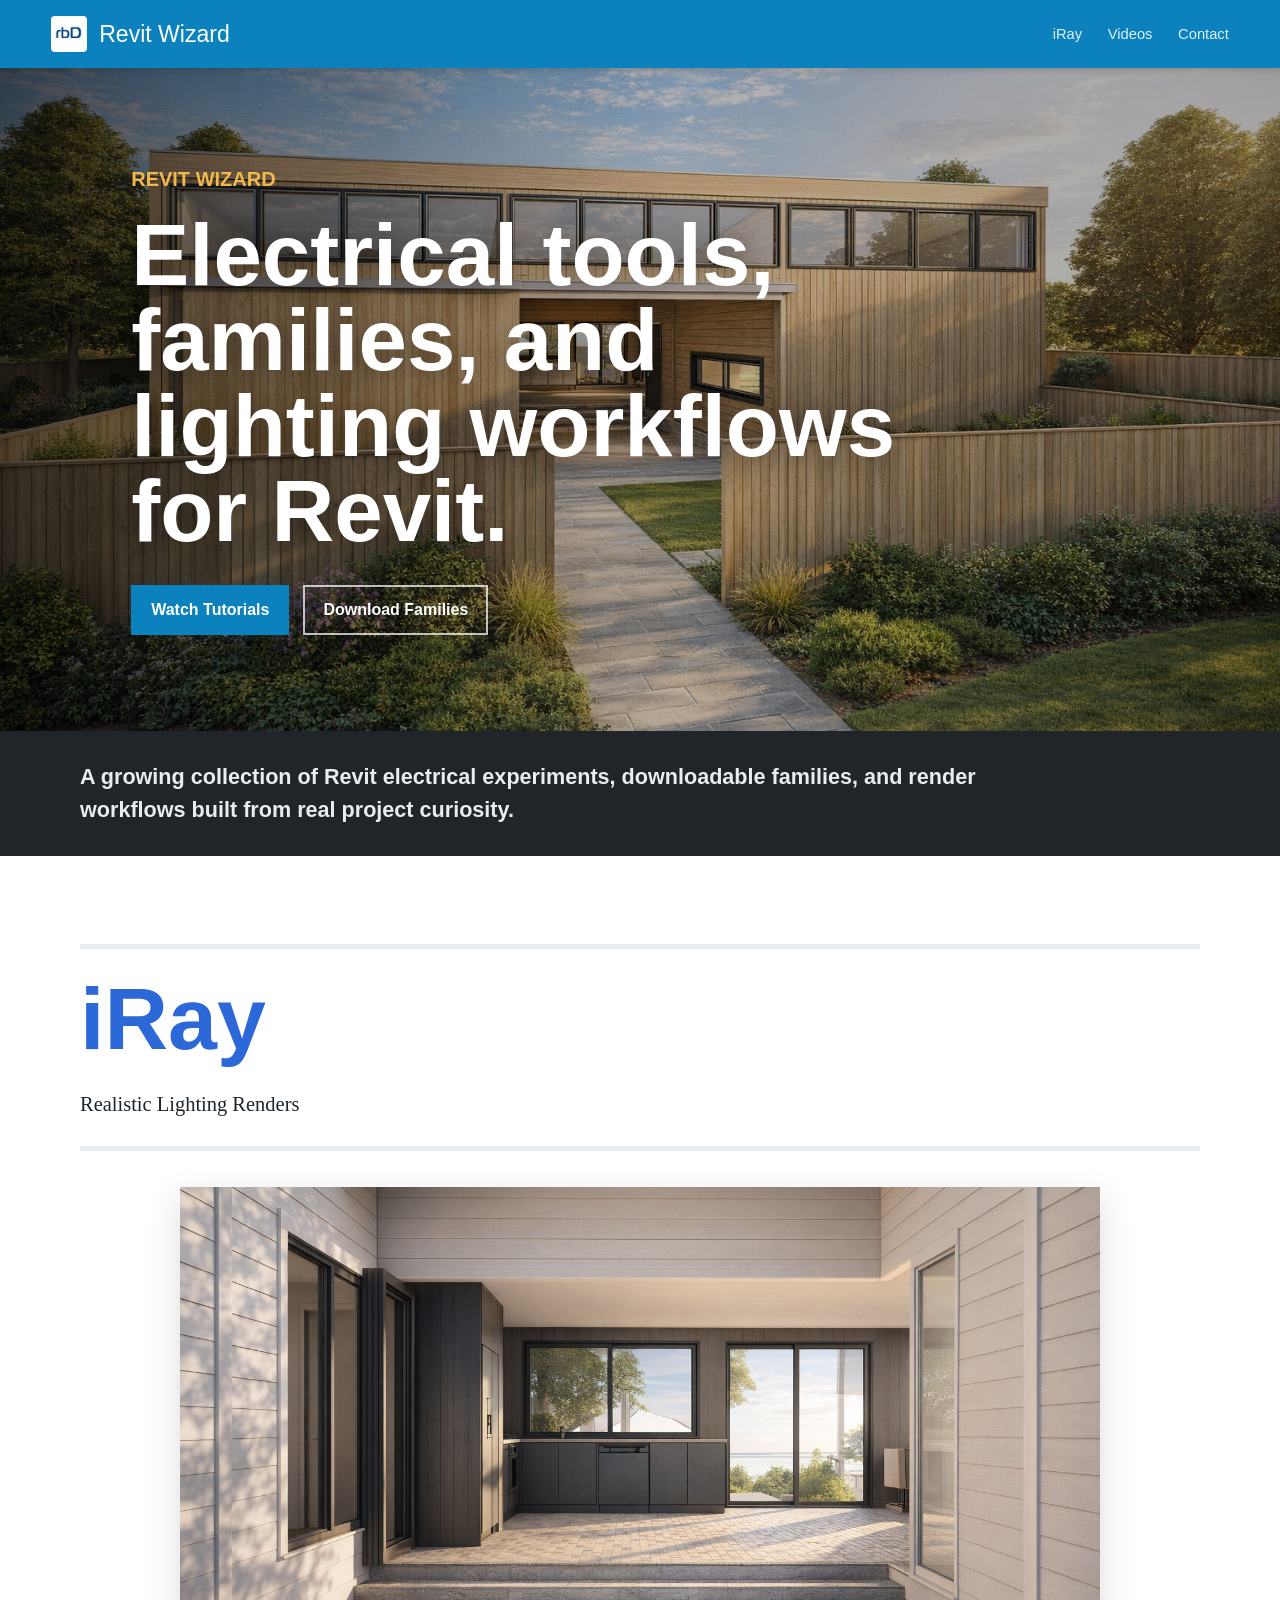
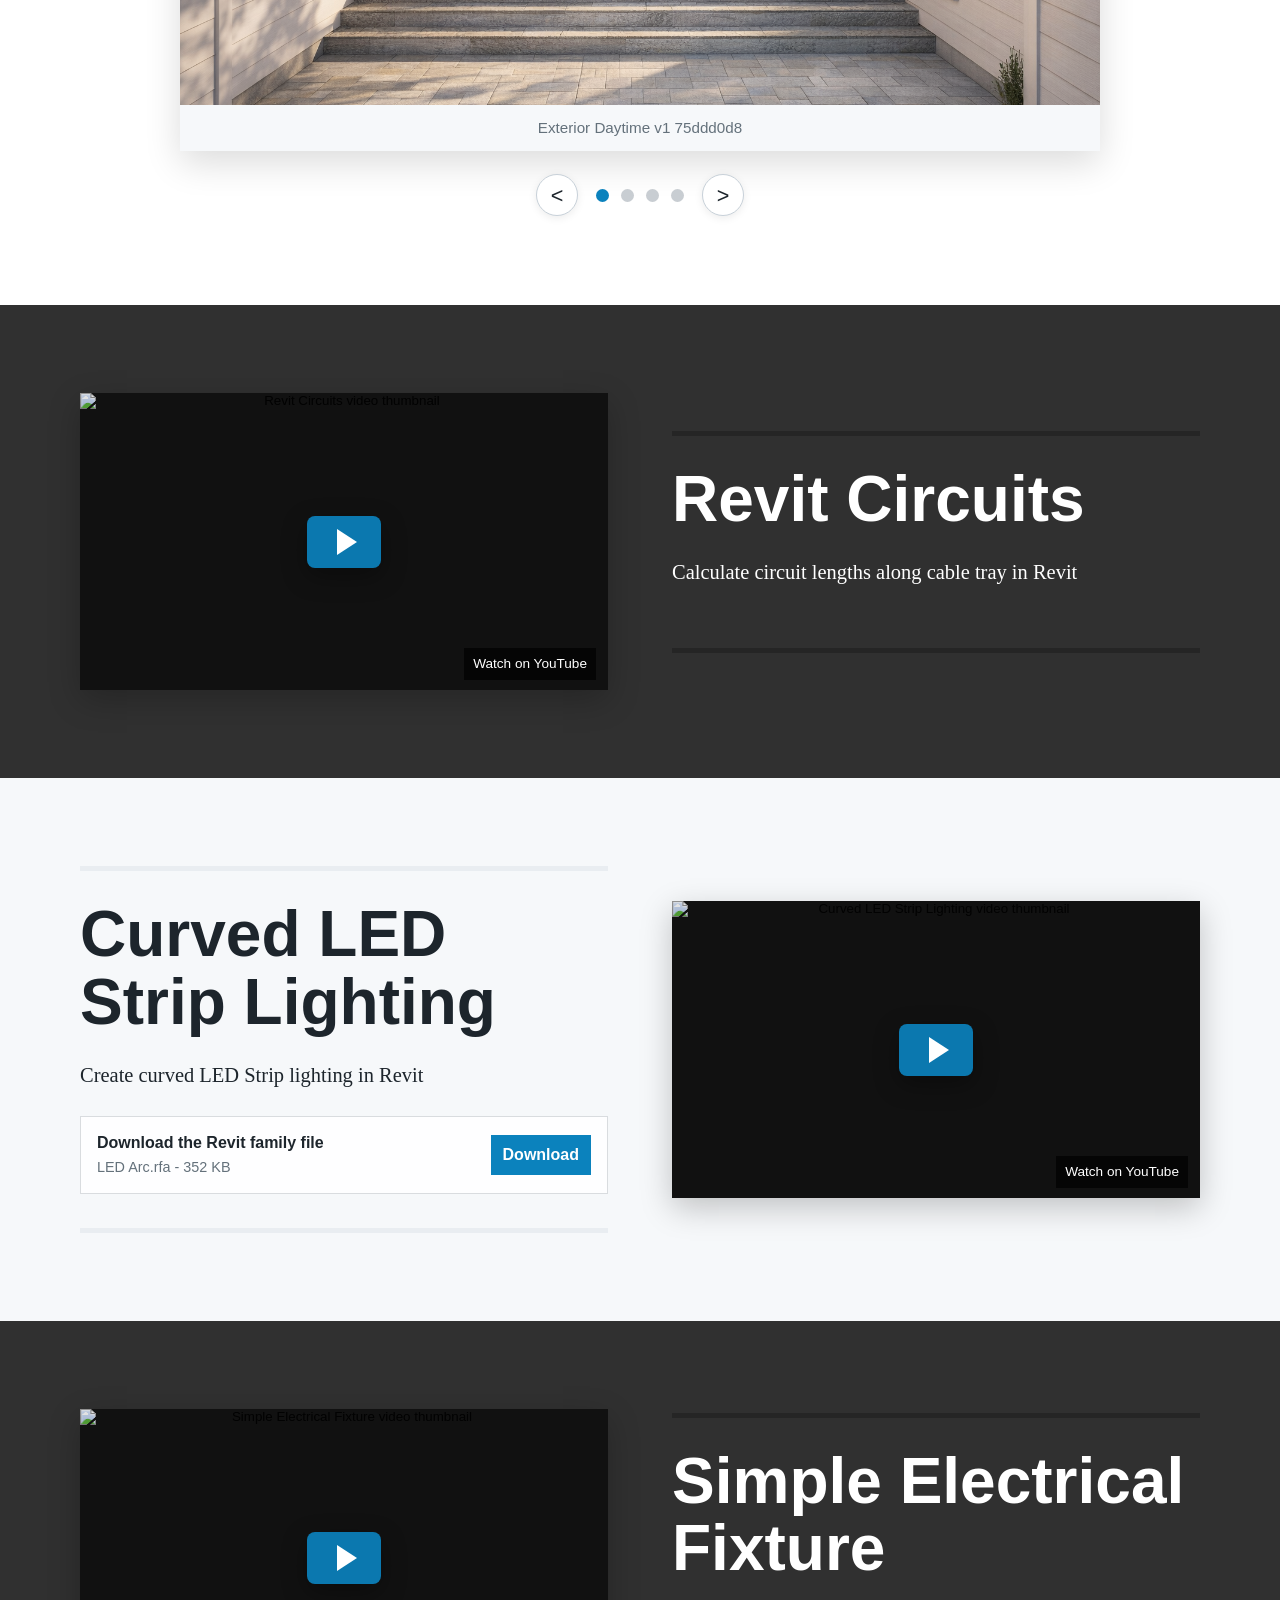
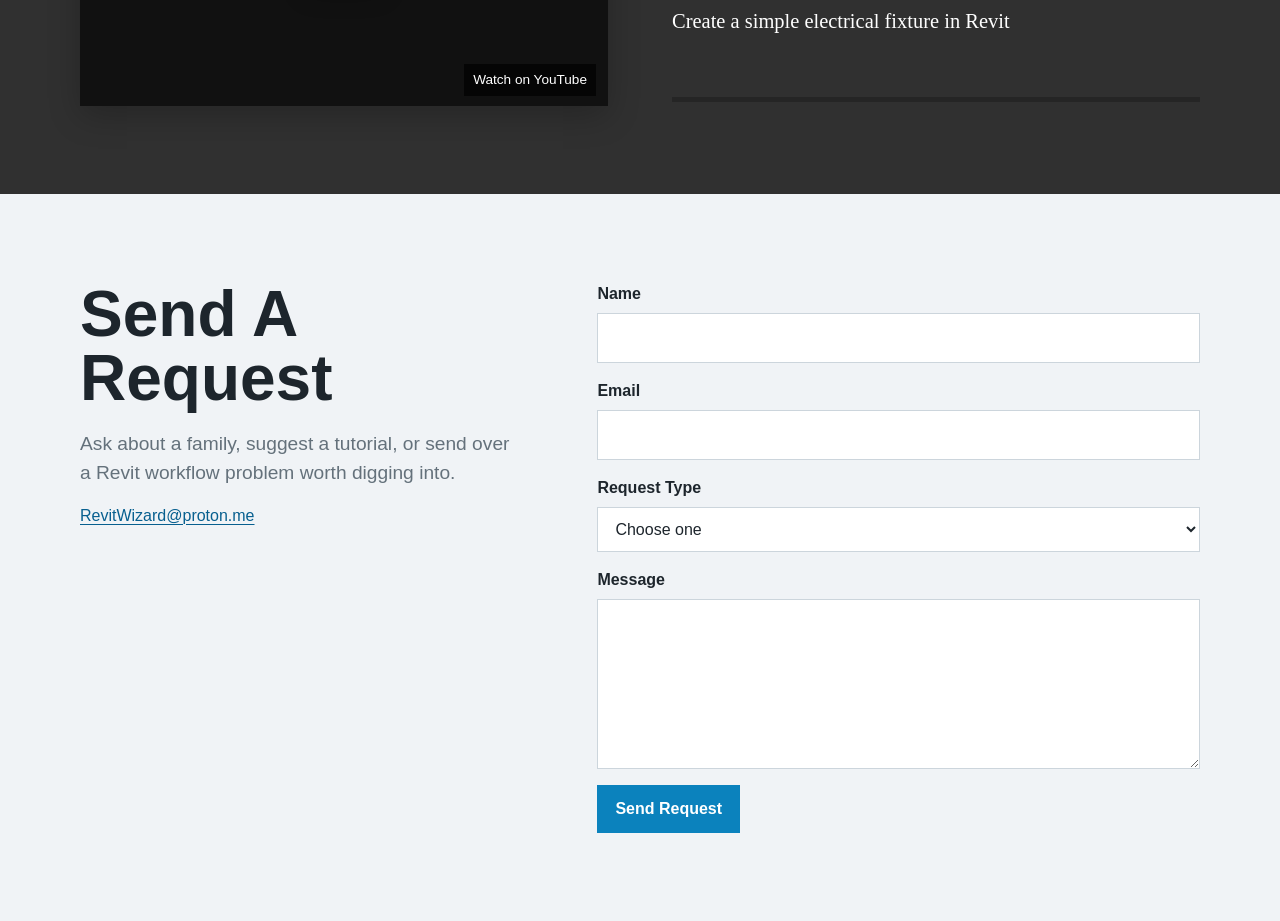
==== commit f306f0f5: "Add contact request form" ====
--- a/index.html
+++ b/index.html
@@ -76,8 +76,51 @@
 
   <footer class="site-footer" id="contact">
     <div class="site-footer__inner">
-      <span>Contact</span>
-      <a href="mailto:RevitWizard@proton.me">RevitWizard@proton.me</a>
+      <div class="contact-copy">
+        <h2>Send A Request</h2>
+        <p>Ask about a family, suggest a tutorial, or send over a Revit workflow problem worth digging into.</p>
+        <a href="mailto:RevitWizard@proton.me">RevitWizard@proton.me</a>
+      </div>
+
+      <form class="contact-form" action="https://formsubmit.co/RevitWizard@proton.me" method="POST">
+        <input type="hidden" name="_subject" value="New Revit Wizard request">
+        <input type="hidden" name="_template" value="table">
+        <input type="hidden" name="_captcha" value="false">
+        <input type="hidden" name="_next" value="https://www.rvtwzd.com/?sent=1#contact">
+        <label class="contact-form__hidden" aria-hidden="true">Leave this empty
+          <input type="text" name="_honey" tabindex="-1" autocomplete="off">
+        </label>
+
+        <div class="contact-form__row">
+          <label for="request-name">Name</label>
+          <input id="request-name" name="name" type="text" autocomplete="name" required>
+        </div>
+
+        <div class="contact-form__row">
+          <label for="request-email">Email</label>
+          <input id="request-email" name="email" type="email" autocomplete="email" required>
+        </div>
+
+        <div class="contact-form__row">
+          <label for="request-type">Request Type</label>
+          <select id="request-type" name="request_type" required>
+            <option value="">Choose one</option>
+            <option>Revit family request</option>
+            <option>Tutorial suggestion</option>
+            <option>Workflow question</option>
+            <option>Rendering question</option>
+            <option>Other</option>
+          </select>
+        </div>
+
+        <div class="contact-form__row">
+          <label for="request-message">Message</label>
+          <textarea id="request-message" name="message" rows="6" required></textarea>
+        </div>
+
+        <button class="contact-form__button" type="submit">Send Request</button>
+        <p class="contact-form__status" data-contact-status hidden>Request sent. Thanks for reaching out.</p>
+      </form>
     </div>
   </footer>
 
--- a/styles.css
+++ b/styles.css
@@ -539,20 +539,96 @@
 
 .site-footer {
   background: #f0f3f6;
-  color: var(--muted);
+  color: var(--ink);
 }
 
 .site-footer__inner {
-  display: flex;
-  flex-wrap: wrap;
-  gap: 10px;
-  font-size: 0.98rem;
+  display: grid;
+  grid-template-columns: minmax(260px, 0.85fr) minmax(320px, 1.15fr);
+  align-items: start;
+  gap: clamp(32px, 6vw, 72px);
 }
 
 .site-footer a {
   color: var(--blue-deep);
   text-decoration-thickness: 1px;
   text-underline-offset: 3px;
+}
+
+.contact-copy h2 {
+  margin: 0;
+  color: var(--ink);
+  font-size: clamp(2.4rem, 5vw, 4.4rem);
+  line-height: 1;
+}
+
+.contact-copy p {
+  margin: 20px 0 16px;
+  color: var(--muted);
+  font-size: clamp(1.05rem, 1.5vw, 1.25rem);
+}
+
+.contact-form {
+  display: grid;
+  gap: 16px;
+}
+
+.contact-form__row {
+  display: grid;
+  gap: 7px;
+}
+
+.contact-form label {
+  color: var(--ink);
+  font-weight: 800;
+}
+
+.contact-form input,
+.contact-form select,
+.contact-form textarea {
+  width: 100%;
+  border: 1px solid #ccd5dc;
+  padding: 12px 13px;
+  background: #fff;
+  color: var(--ink);
+  font: inherit;
+}
+
+.contact-form textarea {
+  resize: vertical;
+}
+
+.contact-form input:focus,
+.contact-form select:focus,
+.contact-form textarea:focus {
+  outline: 3px solid rgba(11, 130, 189, 0.2);
+  border-color: var(--blue);
+}
+
+.contact-form__button {
+  justify-self: start;
+  border: 0;
+  padding: 12px 18px;
+  background: var(--blue);
+  color: #fff;
+  font: inherit;
+  font-weight: 800;
+  cursor: pointer;
+}
+
+.contact-form__button:hover,
+.contact-form__button:focus-visible {
+  background: var(--blue-deep);
+}
+
+.contact-form__status {
+  margin: 0;
+  color: var(--blue-deep);
+  font-weight: 800;
+}
+
+.contact-form__hidden {
+  display: none;
 }
 
 @media (max-width: 820px) {
@@ -571,6 +647,10 @@
     grid-template-columns: 1fr;
   }
 
+  .site-footer__inner {
+    grid-template-columns: 1fr;
+  }
+
   .feature__inner--reverse .video-frame {
     order: 0;
   }
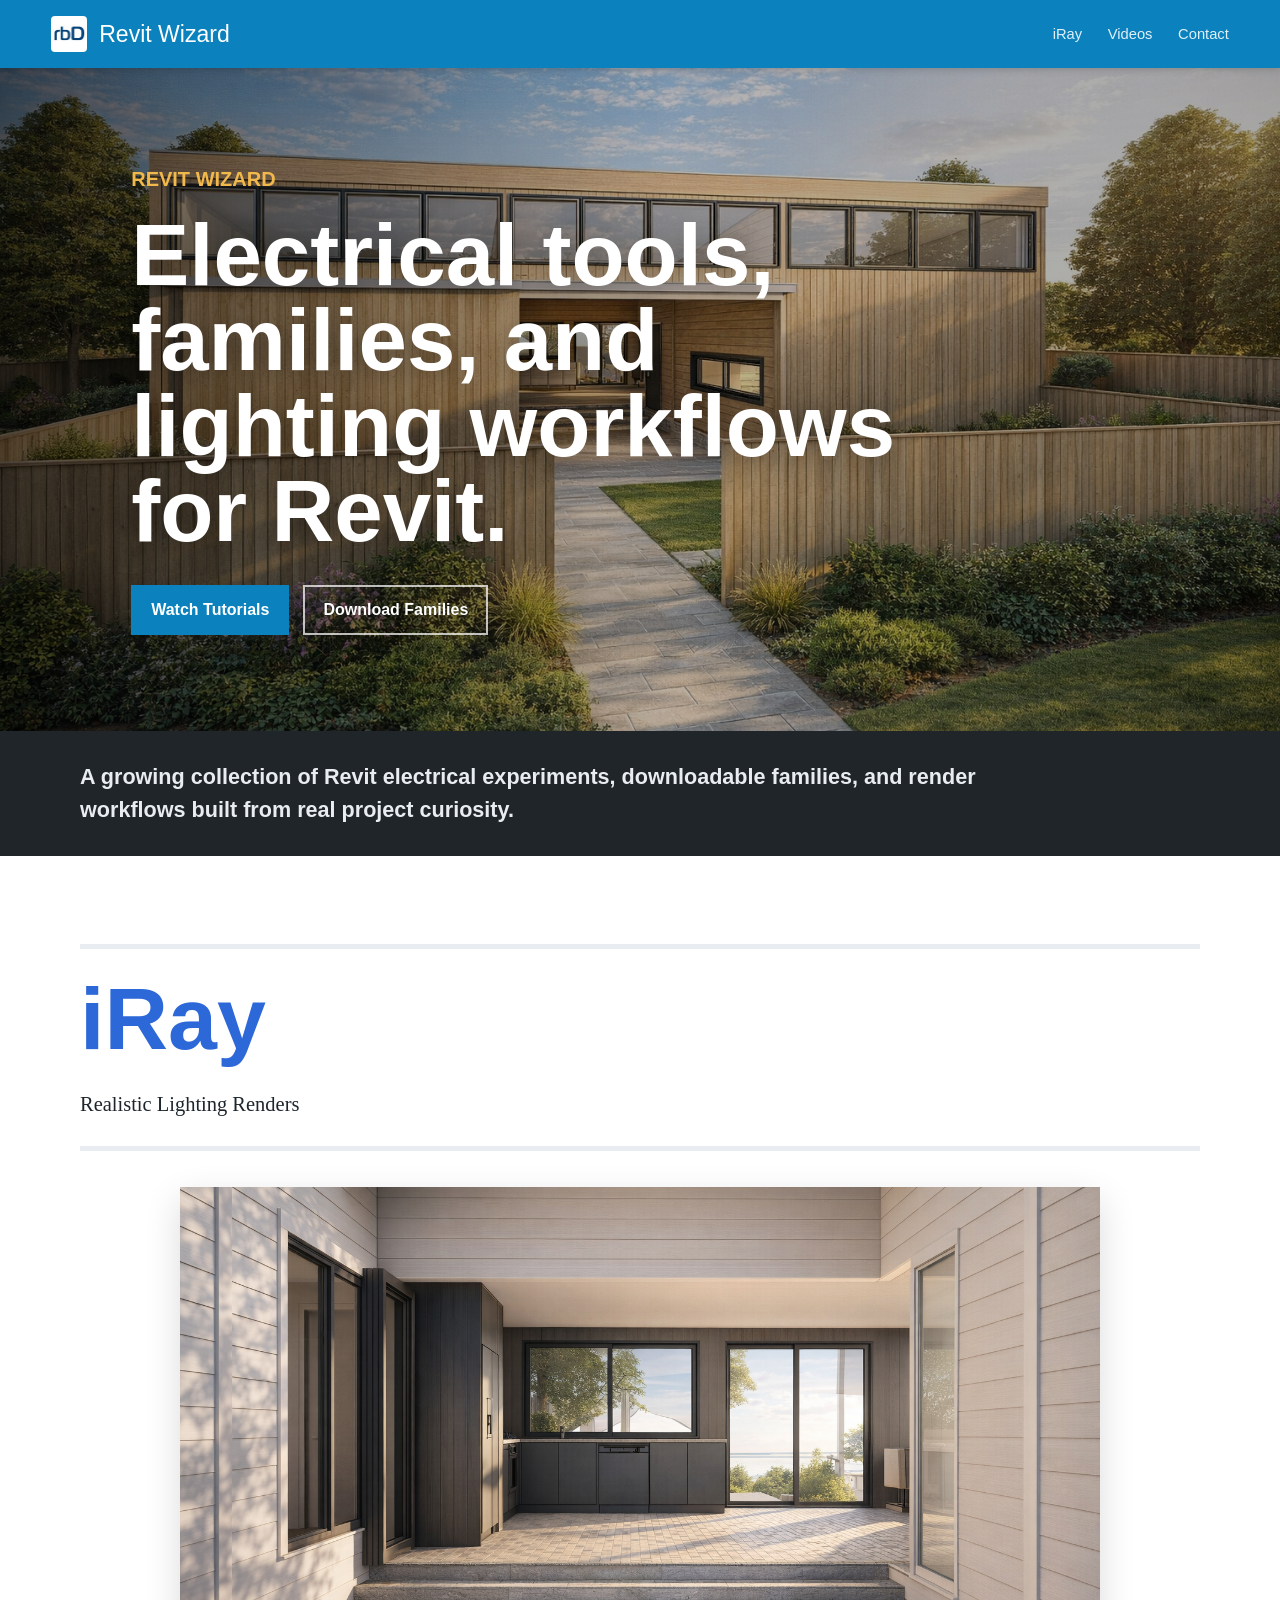
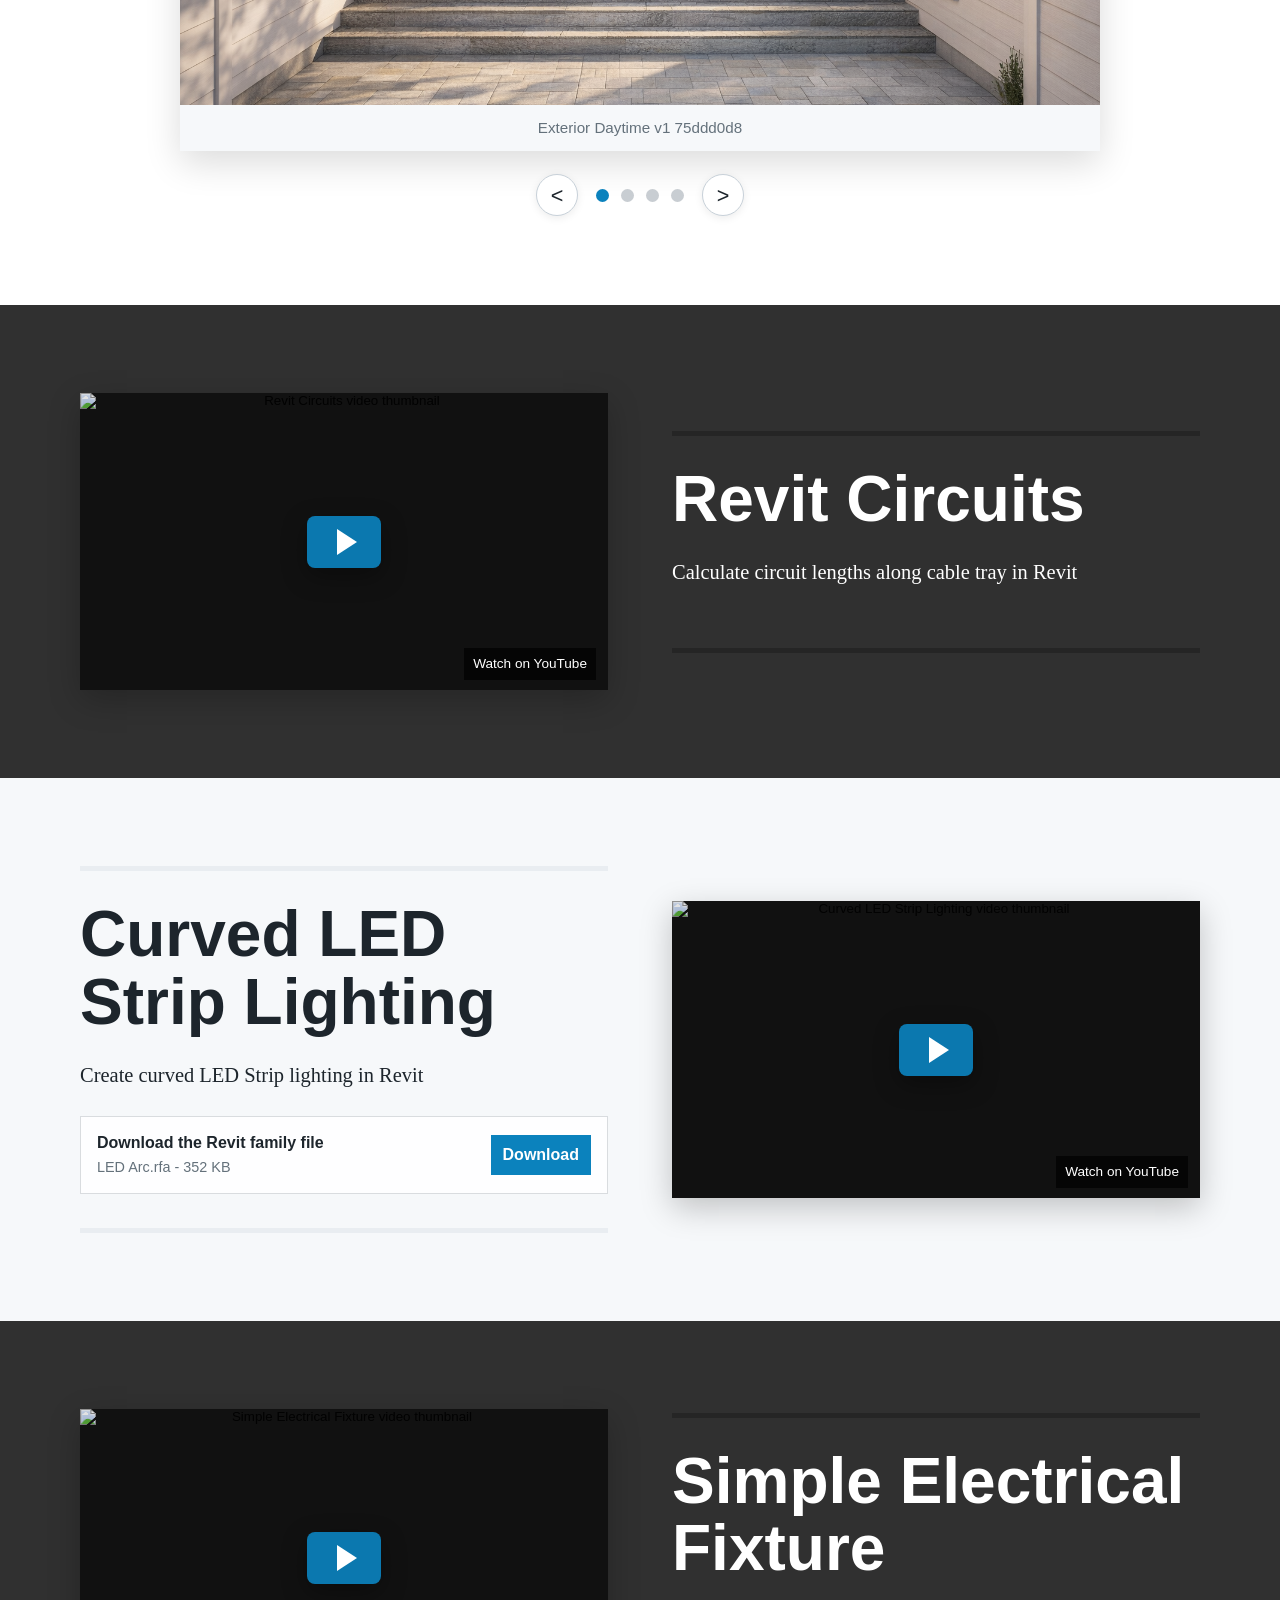
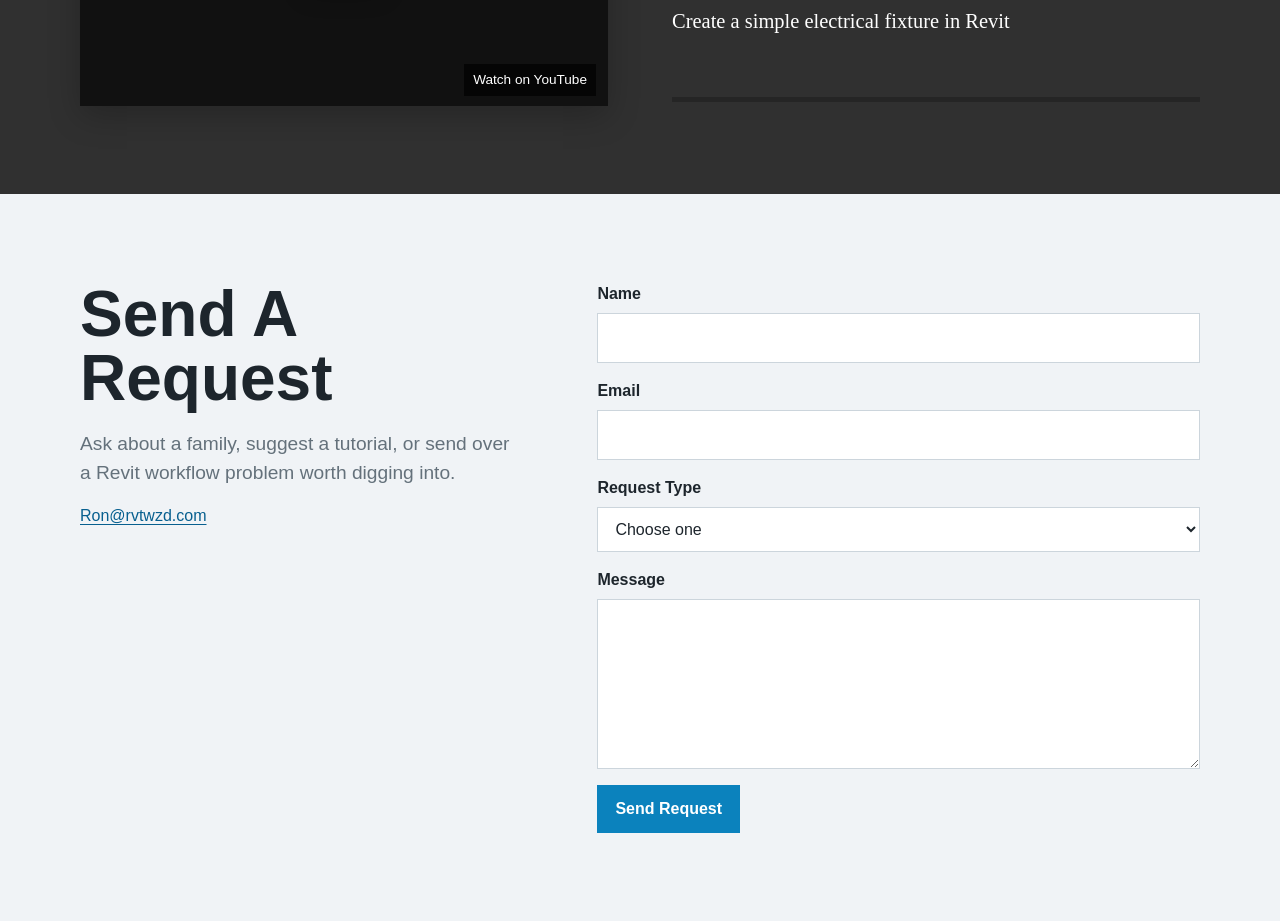
==== commit 22fd636c: "Update contact email and site metadata" ====
--- a/index.html
+++ b/index.html
@@ -12,9 +12,21 @@
   <meta property="og:image" content="https://www.rvtwzd.com/assets/hero.png">
   <meta name="twitter:card" content="summary_large_image">
   <title>Revit Wizard</title>
-  <link rel="icon" href="assets/rbD.JPG">
+  <link rel="icon" type="image/jpeg" sizes="144x144" href="https://www.rvtwzd.com/assets/rbD.JPG">
+  <link rel="shortcut icon" type="image/jpeg" href="https://www.rvtwzd.com/assets/rbD.JPG">
+  <link rel="apple-touch-icon" href="https://www.rvtwzd.com/assets/rbD.JPG">
+  <link rel="canonical" href="https://www.rvtwzd.com/">
   <link rel="preload" href="assets/hero.png?v=20260601-hero" as="image">
   <link rel="stylesheet" href="styles.css?v=20260601-hero">
+  <script type="application/ld+json">
+  {
+    "@context": "https://schema.org",
+    "@type": "Organization",
+    "name": "Revit Wizard",
+    "url": "https://www.rvtwzd.com/",
+    "logo": "https://www.rvtwzd.com/assets/rbD.JPG"
+  }
+  </script>
 </head>
 <body>
   <a class="skip-link" href="#main">Skip to content</a>
@@ -79,14 +91,10 @@
       <div class="contact-copy">
         <h2>Send A Request</h2>
         <p>Ask about a family, suggest a tutorial, or send over a Revit workflow problem worth digging into.</p>
-        <a href="mailto:RevitWizard@proton.me">RevitWizard@proton.me</a>
+        <a href="mailto:Ron@rvtwzd.com">Ron@rvtwzd.com</a>
       </div>
 
-      <form class="contact-form" action="https://formsubmit.co/RevitWizard@proton.me" method="POST">
-        <input type="hidden" name="_subject" value="New Revit Wizard request">
-        <input type="hidden" name="_template" value="table">
-        <input type="hidden" name="_captcha" value="false">
-        <input type="hidden" name="_next" value="https://www.rvtwzd.com/?sent=1#contact">
+      <form class="contact-form" data-contact-form>
         <label class="contact-form__hidden" aria-hidden="true">Leave this empty
           <input type="text" name="_honey" tabindex="-1" autocomplete="off">
         </label>
@@ -119,11 +127,11 @@
         </div>
 
         <button class="contact-form__button" type="submit">Send Request</button>
-        <p class="contact-form__status" data-contact-status hidden>Request sent. Thanks for reaching out.</p>
+        <p class="contact-form__status" data-contact-status hidden>Your email app should open with the request ready to send.</p>
       </form>
     </div>
   </footer>
 
-  <script src="script.js"></script>
+  <script src="script.js?v=20260601-mailto-form"></script>
 </body>
 </html>
